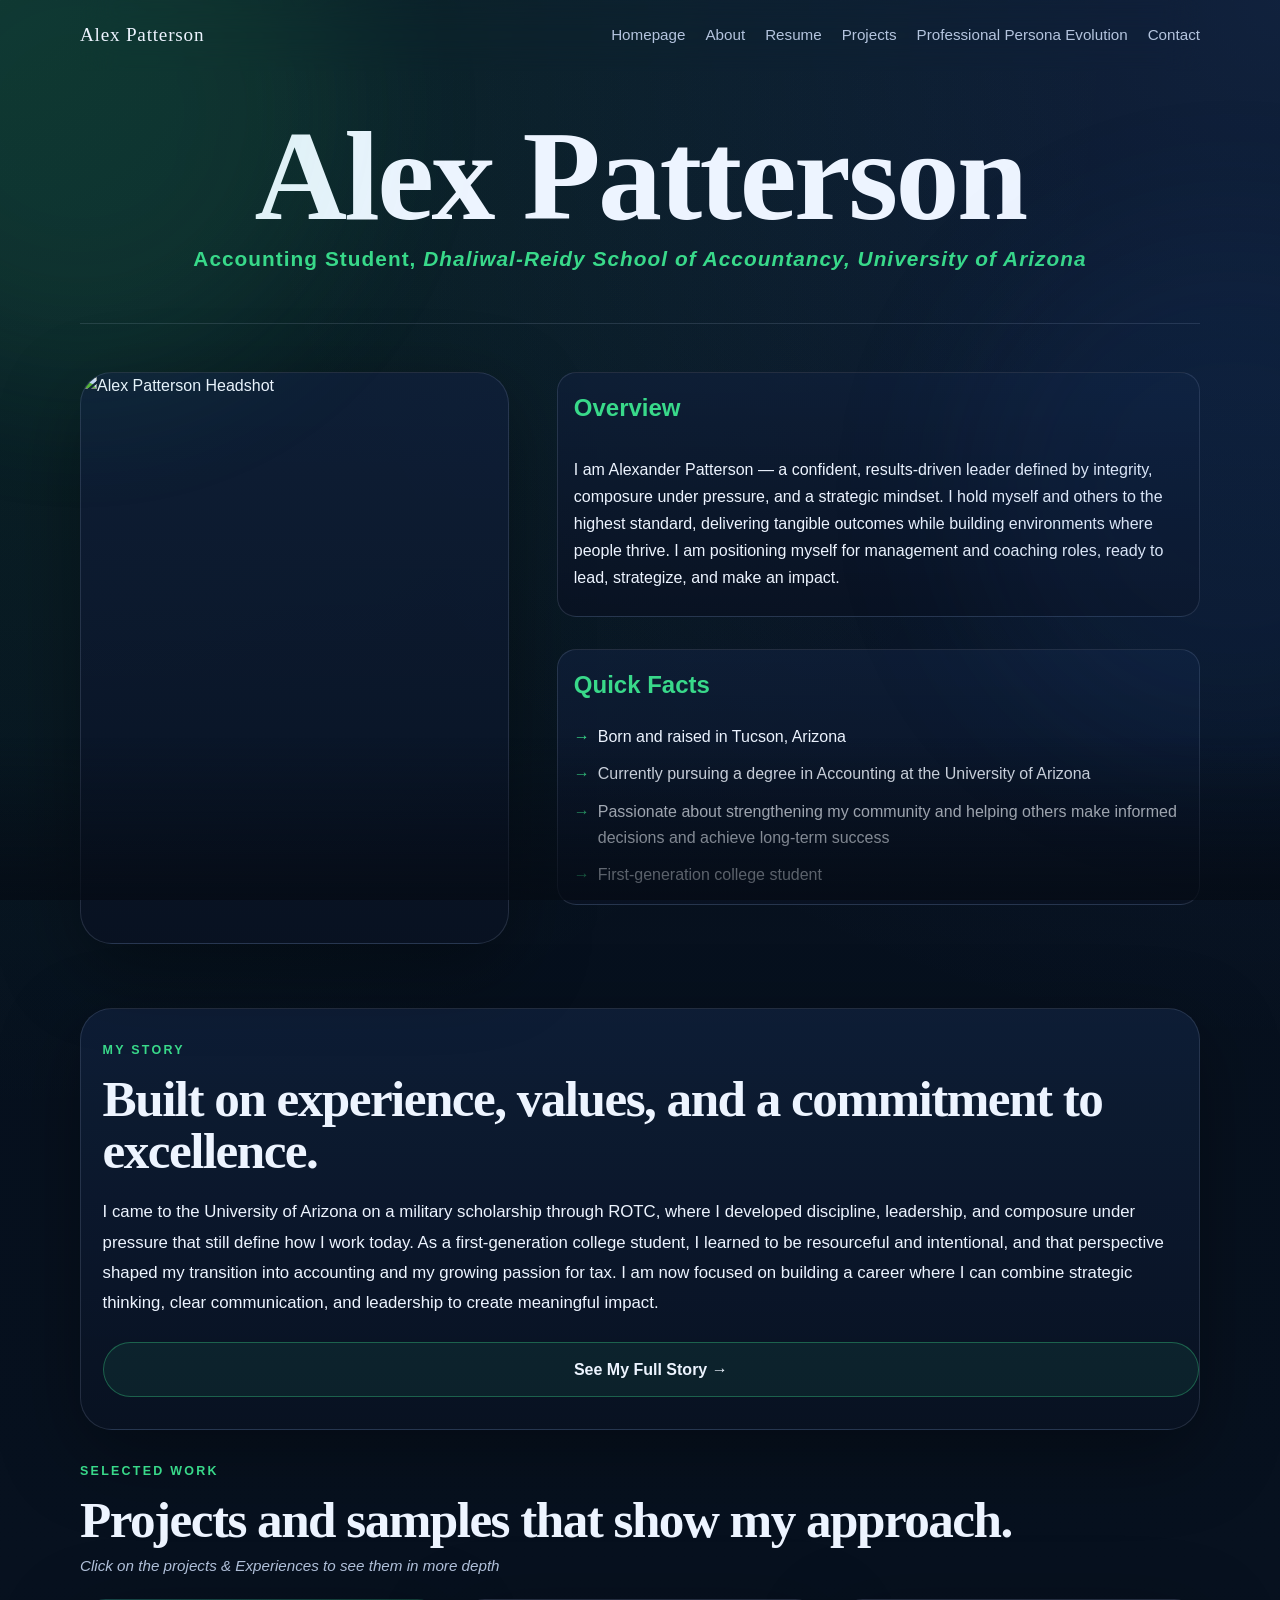
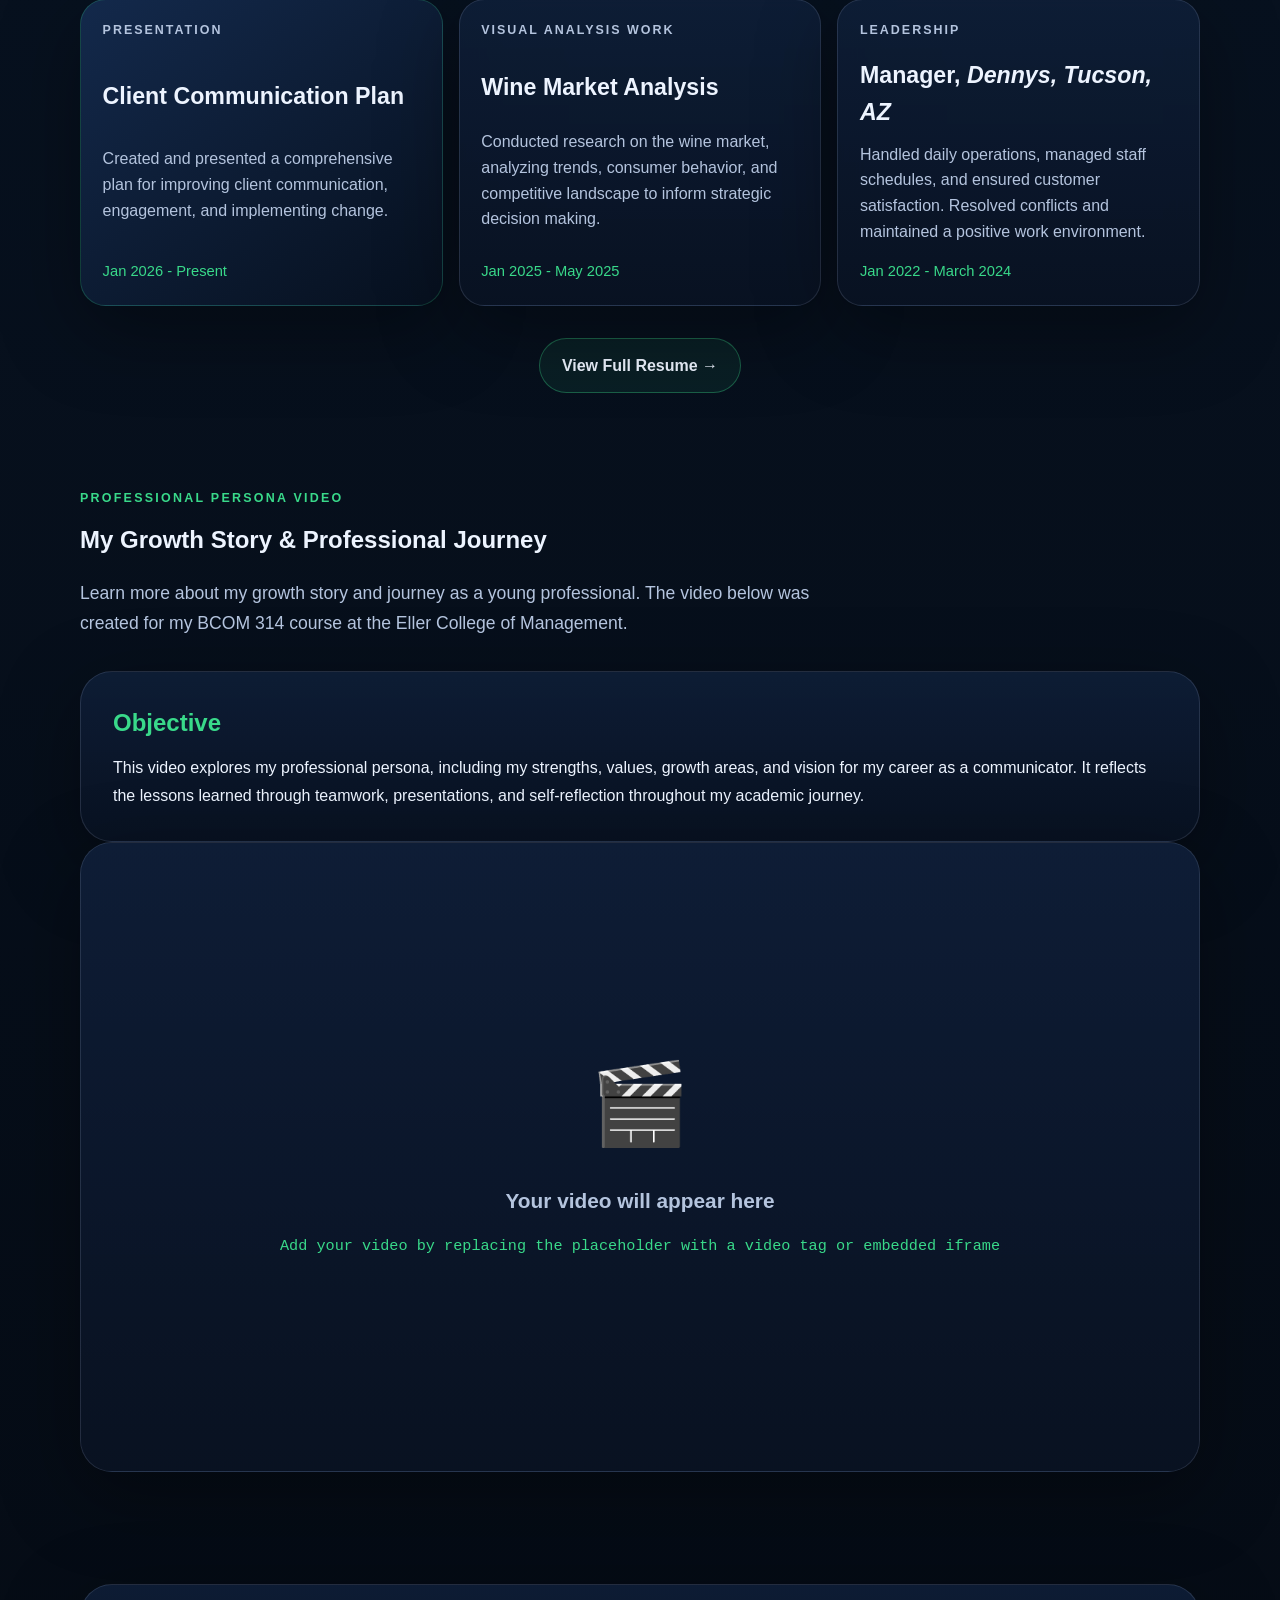
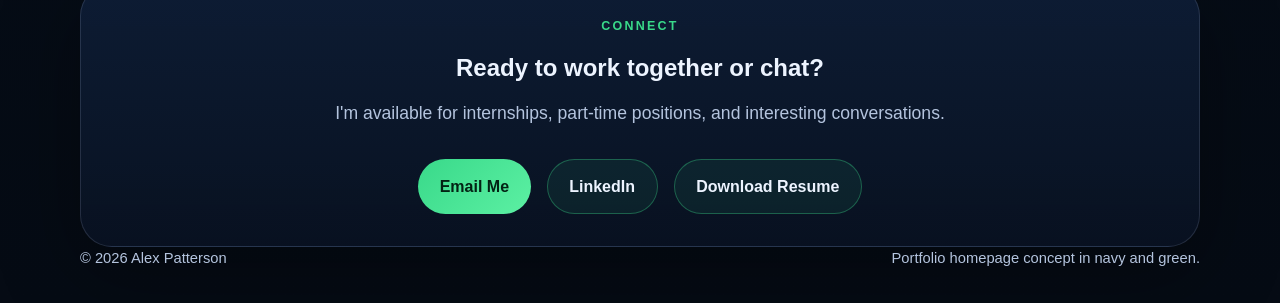
==== index.html @ b656daa7 "Fixed engagement picture bug" ====
<!DOCTYPE html>
<html lang="en">
  <head>
    <meta charset="UTF-8" />
    <meta name="viewport" content="width=device-width, initial-scale=1.0" />
    <meta name="description" content="Alex Patterson portfolio homepage" />
    <title>Alex Patterson | Portfolio</title>
    <link rel="stylesheet" href="./styles.css?v=8" />
    <script>
      if (
        window.ResizeObserver &&
        (!window.PerformanceObserver ||
          !PerformanceObserver.supportedEntryTypes ||
          PerformanceObserver.supportedEntryTypes.indexOf('paint') === -1)
      ) {
        new ResizeObserver(function (entries, observer) {
          entries.some(function (entry) {
            var contentRect = entry.contentRect;
            if (contentRect.width > 0 && contentRect.height > 0) {
              requestAnimationFrame(function (now) {
                window.wixFirstPaint = now;
                dispatchEvent(new CustomEvent('wixFirstPaint'));
              });
              observer.disconnect();
              return true;
            }
          });
        }).observe(document.body);
      }
    </script>
  </head>
  <body>
    <div class="bg-orb bg-orb-left"></div>
    <div class="bg-orb bg-orb-right"></div>

    <header class="site-header">
      <a class="brand" href="index.html">Alex Patterson</a>
      <nav class="site-nav" aria-label="Primary">
        <a href="index.html">Homepage</a>
        <a href="about.html">About</a>
        <a href="resume.html">Resume</a>
        <a href="projects.html">Projects</a>
        <a href="persona-evolution.html">Professional Persona Evolution</a>
        <a href="index.html#contact">Contact</a>
      </nav>
    </header>

    <main id="home">
      <section class="hero-intro">
        <h1 class="hero-name">Alex Patterson</h1>
        <p class="hero-tagline">Accounting Student, <em>Dhaliwal-Reidy School of Accountancy, University of Arizona</em></p>
      </section>

      <section class="hero-showcase">
        <div class="headshot-container">
          <img src="images/Alex_Patterson_Headshot_1.jpg" alt="Alex Patterson Headshot" />
        </div>

        <div class="overview-content">
          <div class="overview-item">
            <h2>Overview</h2>
            <p>I am Alexander Patterson — a confident, results-driven leader defined by integrity, composure under pressure, and a strategic mindset. I hold myself and others to the highest standard, delivering tangible outcomes while building environments where people thrive. I am positioning myself for management and coaching roles, ready to lead, strategize, and make an impact.</p>
          </div>

          <div class="overview-item">
            <h2>Quick Facts</h2>
            <ul class="facts-list">
              <li>Born and raised in Tucson, Arizona</li>
              <li>Currently pursuing a degree in Accounting at the University of Arizona</li>
              <li>Passionate about strengthening my community and helping others make informed decisions and achieve long-term success</li>
              <li> First-generation college student</li>
            </ul>
          </div>
        </div>
      </section>

      <section class="section story-section" id="about">
        <div class="section-heading">
          <p class="eyebrow">My Story</p>
          <h2>Built on experience, values, and a commitment to excellence.</h2>
        </div>
        <div class="story-content">
          <p>
            I came to the University of Arizona on a military scholarship through ROTC, where I developed discipline, leadership, and composure under pressure that still define how I work today. As a first-generation college student, I learned to be resourceful and intentional, and that perspective shaped my transition into accounting and my growing passion for tax. I am now focused on building a career where I can combine strategic thinking, clear communication, and leadership to create meaningful impact.
          </p>
          <a class="button button-secondary" href="about.html">See My Full Story →</a>
        </div>
      </section>

      <section class="section" id="work">
        <div class="section-heading">
          <p class="eyebrow">Selected Work</p>
          <h2>Projects and samples that show my approach.</h2>
          <p class="projects-hint"><em>Click on the projects & Experiences to see them in more depth</em></p>
        </div>

        <div class="project-grid">
          <a href="projects.html#project-1" class="project-card featured">
            <p class="project-tag">Presentation</p>
            <h3>Client Communication Plan</h3>
            <p>Created and presented a comprehensive plan for improving client communication, engagement, and implementing change.</p>
            <div class="project-footer">
              <span>Jan 2026 - Present</span>
            </div>
          </a>

          <a href="projects.html#project-2" class="project-card">
            <p class="project-tag">Visual Analysis Work</p>
            <h3>Wine Market Analysis</h3>
            <p>Conducted research on the wine market, analyzing trends, consumer behavior, and competitive landscape to inform strategic decision making.</p>
            <div class="project-footer">
              <span>Jan 2025 - May 2025</span>
            </div>
          </a>

          <a href="projects.html#project-3" class="project-card">
            <p class="project-tag">Leadership</p>
            <h3>Manager, <em>Dennys, Tucson, AZ</em></h3>
            <p>Handled daily operations, managed staff schedules, and ensured customer satisfaction. Resolved conflicts and maintained a positive work environment.</p>
            <div class="project-footer">
              <span>Jan 2022 - March 2024</span>
            </div>
          </a>
        </div>

        <div class="view-more">
          <a class="button button-secondary" href="resume.html">View Full Resume →</a>
        </div>
      </section>

      <section class="section" id="professional-persona-video">
        <div class="video-hero">
          <div class="video-header">
            <p class="eyebrow">Professional Persona Video</p>
            <h2>My Growth Story & Professional Journey</h2>
            <p class="video-intro">
              Learn more about my growth story and journey as a young professional. The video below was created for my BCOM 314 course at the Eller College of Management.
            </p>
          </div>

          <div class="detail-item">
            <h2>Objective</h2>
            <p>
              This video explores my professional persona, including my strengths, values, growth areas, and vision for my career as a communicator. It reflects the lessons learned through teamwork, presentations, and self-reflection throughout my academic journey.
            </p>
          </div>

          <div class="video-container-section">
            <div class="video-player">
              <div class="video-placeholder">
                <p>🎬</p>
                <p class="video-placeholder-text">Your video will appear here</p>
                <p class="video-instruction">Add your video by replacing the placeholder with a video tag or embedded iframe</p>
              </div>
            </div>
          </div>
        </div>
      </section>

      <section class="section connect-section" id="contact">
        <div class="connect-header">
          <p class="eyebrow">Connect</p>
          <h2>Ready to work together or chat?</h2>
          <p class="connect-tagline">I'm available for internships, part-time positions, and interesting conversations.</p>
        </div>
        <div class="connect-actions">
          <a class="button button-primary" href="mailto:patterson4@arizona.edu">Email Me</a>
          <a class="button button-secondary" href="https://www.linkedin.com/in/alex-glen-patterson" target="_blank" rel="noreferrer">LinkedIn</a>
          <a class="button button-secondary" href="Alexander Patterson Resume 4_08_26.pdf" download="Alexander_Patterson_Resume.pdf">Download Resume</a>
        </div>
      </section>
    </main>

    <footer class="site-footer">
      <p>© <span id="year"></span> Alex Patterson</p>
      <p>Portfolio homepage concept in navy and green.</p>
    </footer>

    <script src="./script.js?v=3"></script>
  </body>
</html>
---- styles.css ----
:root {
  --bg: #07111f;
  --bg-soft: #0c1b31;
  --surface: rgba(9, 18, 34, 0.84);
  --surface-strong: #0f1f39;
  --text: #edf4ff;
  --muted: #b4c4de;
  --line: rgba(184, 202, 232, 0.15);
  --accent: #39d98a;
  --accent-strong: #1fa96b;
  --shadow: 0 24px 80px rgba(0, 0, 0, 0.35);
}

* {
  box-sizing: border-box;
}

html {
  scroll-behavior: smooth;
}

body {
  margin: 0;
  min-height: 100vh;
  background:
    radial-gradient(circle at top left, rgba(57, 217, 138, 0.12), transparent 30%),
    radial-gradient(circle at top right, rgba(80, 139, 255, 0.14), transparent 28%),
    linear-gradient(180deg, #06101d 0%, var(--bg) 45%, #050b14 100%);
  color: var(--text);
  font-family: "Segoe UI Variable", "Segoe UI", "Trebuchet MS", sans-serif;
  line-height: 1.6;
  overflow-x: hidden;
}

body::before {
  content: "";
  position: fixed;
  inset: 0;
  background-image: linear-gradient(rgba(255, 255, 255, 0.03) 1px, transparent 1px),
    linear-gradient(90deg, rgba(255, 255, 255, 0.03) 1px, transparent 1px);
  background-size: 56px 56px;
  mask-image: linear-gradient(180deg, rgba(0, 0, 0, 0.7), transparent 85%);
  pointer-events: none;
  opacity: 0.28;
}

body::after {
  content: "";
  position: fixed;
  inset: auto 0 0 0;
  height: 18vh;
  background: linear-gradient(180deg, transparent, rgba(5, 11, 20, 0.75));
  pointer-events: none;
}

.bg-orb {
  position: fixed;
  width: 34rem;
  aspect-ratio: 1;
  border-radius: 50%;
  filter: blur(80px);
  opacity: 0.28;
  pointer-events: none;
}

.bg-orb-left {
  top: -10rem;
  left: -12rem;
  background: rgba(57, 217, 138, 0.35);
}

.bg-orb-right {
  top: 14rem;
  right: -14rem;
  background: rgba(33, 88, 168, 0.35);
}

.site-header,
.hero,
.hero-intro,
.hero-showcase,
.section,
.site-footer {
  width: min(1120px, calc(100% - 2rem));
  margin: 0 auto;
}

.site-header {
  position: sticky;
  top: 0;
  z-index: 20;
  display: flex;
  align-items: center;
  justify-content: space-between;
  gap: 1rem;
  padding: 1.25rem 0;
  backdrop-filter: blur(18px);
}

.brand {
  color: var(--text);
  text-decoration: none;
  font-family: "Georgia", "Times New Roman", serif;
  font-size: 1.2rem;
  letter-spacing: 0.04em;
}

.site-nav {
  display: flex;
  gap: 1.25rem;
  flex-wrap: wrap;
}

.site-nav a {
  color: var(--muted);
  text-decoration: none;
  font-size: 0.95rem;
}

.site-nav a:hover,
.site-nav a:focus-visible {
  color: var(--accent);
}

.hero {
  display: grid;
  grid-template-columns: minmax(0, 1.4fr) minmax(280px, 0.85fr);
  gap: 1.5rem;
  align-items: stretch;
  padding: 4rem 0 2rem;
}

.hero-copy,
.hero-card,
.project-card,
.contact-section {
  background: linear-gradient(180deg, rgba(15, 31, 57, 0.86), rgba(9, 18, 34, 0.92));
  border: 1px solid var(--line);
  box-shadow: var(--shadow);
  backdrop-filter: blur(14px);
}

.hero-copy {
  border-radius: 2rem;
  padding: clamp(1.5rem, 3vw, 3rem);
}

.eyebrow {
  margin: 0 0 0.75rem;
  color: var(--accent);
  text-transform: uppercase;
  letter-spacing: 0.18em;
  font-size: 0.78rem;
  font-weight: 700;
}

h1,
h2,
h3,
p {
  margin-top: 0;
}

h1 {
  max-width: 11ch;
  font-family: "Georgia", "Times New Roman", serif;
  font-size: clamp(3rem, 7vw, 5.8rem);
  line-height: 0.95;
  letter-spacing: -0.04em;
  margin-bottom: 1rem;
}

.lede {
  max-width: 62ch;
  color: var(--muted);
  font-size: 1.06rem;
  margin-bottom: 1.5rem;
}

.hero-actions {
  display: flex;
  gap: 1rem;
  flex-wrap: wrap;
  margin-bottom: 2rem;
}

.button {
  display: inline-flex;
  align-items: center;
  justify-content: center;
  min-height: 3.1rem;
  padding: 0.85rem 1.35rem;
  border-radius: 999px;
  text-decoration: none;
  font-weight: 700;
  transition: transform 160ms ease, border-color 160ms ease, background-color 160ms ease, color 160ms ease;
}

.button:hover,
.button:focus-visible {
  transform: translateY(-2px);
}

.button-primary {
  background: linear-gradient(135deg, var(--accent), #5cf0a3);
  color: #032314;
}

.button-primary:hover,
.button-primary:focus-visible {
  background: linear-gradient(135deg, #5cf0a3, #8af5b8);
}

.button-secondary {
  border: 1px solid rgba(57, 217, 138, 0.35);
  background: rgba(57, 217, 138, 0.08);
  color: var(--text);
}

.hero-metrics {
  display: grid;
  grid-template-columns: repeat(3, minmax(0, 1fr));
  gap: 1rem;
}

.hero-metrics div {
  padding: 1rem;
  border: 1px solid var(--line);
  border-radius: 1.25rem;
  background: rgba(7, 17, 31, 0.55);
}

.hero-metrics strong {
  display: block;
  font-size: 1.4rem;
  color: var(--accent);
  margin-bottom: 0.2rem;
}

.hero-metrics span {
  color: var(--muted);
  font-size: 0.92rem;
}

.hero-card {
  border-radius: 2rem;
  padding: clamp(1.25rem, 2.5vw, 2rem);
  display: grid;
  align-content: start;
  gap: 1rem;
}

.profile-badge {
  width: 4.4rem;
  aspect-ratio: 1;
  display: grid;
  place-items: center;
  border-radius: 1.3rem;
  background: linear-gradient(135deg, var(--accent), rgba(57, 217, 138, 0.25));
  color: #04160d;
  font-weight: 800;
  font-size: 1.4rem;
}

.profile-list {
  list-style: none;
  padding: 0;
  margin: 0;
  display: grid;
  gap: 0.75rem;
}

.profile-list li {
  padding-left: 1.15rem;
  position: relative;
  color: var(--muted);
}

.profile-list li::before {
  content: "";
  position: absolute;
  left: 0;
  top: 0.65rem;
  width: 0.45rem;
  height: 0.45rem;
  border-radius: 50%;
  background: var(--accent);
}

/* New Homepage Sections */
.hero-intro {
  text-align: center;
  padding: 3rem 0;
  border-bottom: 1px solid var(--line);
  margin-bottom: 3rem;
}

.hero-name {
  font-family: "Georgia", "Times New Roman", serif;
  font-size: clamp(3.5rem, 10vw, 8rem);
  max-width: none;
  margin-bottom: 0.5rem;
  line-height: 0.9;
  letter-spacing: -0.02em;
}

.hero-tagline {
  color: var(--accent);
  font-size: 1.3rem;
  font-weight: 600;
  letter-spacing: 0.05em;
  margin: 0;
}

.hero-showcase {
  display: grid;
  grid-template-columns: minmax(250px, 1fr) minmax(0, 1.5fr);
  gap: 3rem;
  align-items: start;
  margin-bottom: 4rem;
}

.headshot-container {
  aspect-ratio: 3 / 4;
  border-radius: 2rem;
  overflow: hidden;
  background: linear-gradient(180deg, rgba(15, 31, 57, 0.86), rgba(9, 18, 34, 0.92));
  border: 1px solid var(--line);
  box-shadow: var(--shadow);
  display: flex;
  align-items: center;
  justify-content: center;
}

.headshot-container img {
  width: 100%;
  height: 100%;
  object-fit: cover;
  display: block;
}

.headshot-placeholder {
  display: flex;
  flex-direction: column;
  align-items: center;
  justify-content: center;
  width: 100%;
  height: 100%;
  color: var(--muted);
  text-align: center;
  padding: 2rem;
}

.headshot-placeholder p:first-child {
  font-size: 4rem;
  margin: 0;
}

.headshot-text {
  margin: 1rem 0 0 !important;
  font-size: 0.95rem;
}

.overview-content {
  display: grid;
  gap: 2rem;
}

.overview-item {
  display: grid;
  gap: 0.75rem;
}

.hero-showcase .overview-item,
.resume-overview .overview-item {
  background: linear-gradient(180deg, rgba(15, 31, 57, 0.78), rgba(9, 18, 34, 0.9));
  border: 1px solid var(--line);
  border-radius: 1.2rem;
  padding: 1rem;
}

.overview-item h2 {
  font-size: 1.5rem;
  margin-bottom: 0;
  color: var(--accent);
}

.overview-item p {
  color: var(--text);
  line-height: 1.7;
  margin: 0.5rem 0;
}

.facts-list {
  list-style: none;
  padding: 0;
  margin: 0;
  display: grid;
  gap: 0.75rem;
}

.facts-list li {
  padding-left: 1.5rem;
  position: relative;
  color: var(--text);
  line-height: 1.6;
}

.facts-list li::before {
  content: "→";
  position: absolute;
  left: 0;
  color: var(--accent);
  font-weight: 700;
}

.story-section {
  background: linear-gradient(180deg, rgba(15, 31, 57, 0.86), rgba(9, 18, 34, 0.92));
  border: 1px solid var(--line);
  border-radius: 2rem;
  padding: 1.35rem 1.35rem 1.35rem 0;
  box-shadow: var(--shadow);
}

.story-content {
  display: grid;
  gap: 1.5rem;
  max-width: none;
  padding: 0;
  padding-left: 1.35rem;
}

.story-section .section-heading {
  padding-left: 1.35rem;
}

.story-content p {
  color: var(--text);
  font-size: 1.05rem;
  line-height: 1.8;
  margin: 0;
}

.connect-section {
  background: linear-gradient(180deg, rgba(15, 31, 57, 0.86), rgba(9, 18, 34, 0.92));
  border: 1px solid var(--line);
  border-radius: 2rem;
  padding: 3rem;
  box-shadow: var(--shadow);
  text-align: center;
}

.connect-header {
  margin-bottom: 2rem;
}

.connect-header h2 {
  margin-bottom: 0.75rem;
}

.connect-tagline {
  color: var(--muted);
  font-size: 1.1rem;
  margin: 0;
}

.connect-actions {
  display: flex;
  justify-content: center;
  gap: 1rem;
  flex-wrap: wrap;
}

.view-more {
  display: flex;
  justify-content: center;
  gap: 1rem;
  margin-top: 2rem;
}

.section {
  padding: 2rem 0;
}

.section-heading {
  margin-bottom: 1.25rem;
}

.section-heading h2,
.split-section h2,
.contact-section h2 {
  font-family: "Georgia", "Times New Roman", serif;
  font-size: clamp(2rem, 4vw, 3.5rem);
  line-height: 1.02;
  letter-spacing: -0.03em;
  margin-bottom: 0;
}

.projects-hint {
  color: var(--muted);
  font-size: 0.95rem;
  margin-top: 0.5rem;
  margin-bottom: 0;
}

.project-grid {
  display: grid;
  grid-template-columns: repeat(3, minmax(0, 1fr));
  gap: 1rem;
}

.project-card {
  border-radius: 1.6rem;
  padding: 1.35rem;
  min-height: 15rem;
  display: flex;
  flex-direction: column;
  justify-content: space-between;
  text-decoration: none;
  color: inherit;
  transition: transform 0.3s ease, filter 0.3s ease;
  cursor: pointer;
}

.project-card:hover {
  transform: scale(1.08);
  filter: brightness(1.2);
}

.project-card h3 {
  font-size: 1.45rem;
  margin-bottom: 0.65rem;
}

.project-tag {
  color: var(--accent);
  font-size: 0.78rem;
  text-transform: uppercase;
  letter-spacing: 0.16em;
  font-weight: 700;
  margin-bottom: 1rem;
}

.project-card p {
  color: var(--muted);
}

.featured {
  background: linear-gradient(145deg, rgba(20, 43, 78, 0.95), rgba(7, 17, 31, 0.95));
  border-color: rgba(57, 217, 138, 0.22);
}

.project-footer {
  display: flex;
  justify-content: space-between;
  gap: 1rem;
  color: var(--accent);
  font-size: 0.92rem;
}

.split-section {
  display: grid;
  grid-template-columns: minmax(0, 1fr) minmax(0, 1fr);
  gap: 1.5rem;
  align-items: start;
}

.split-content {
  padding-top: 3.1rem;
  color: var(--muted);
}

.contact-section {
  display: flex;
  justify-content: space-between;
  align-items: center;
  gap: 1rem;
  border-radius: 2rem;
  padding: 1.5rem;
  margin: 2rem auto 4rem;
}

.site-footer {
  display: flex;
  justify-content: space-between;
  gap: 1rem;
  padding-bottom: 2rem;
  color: var(--muted);
  font-size: 0.92rem;
}

.site-footer p {
  margin-bottom: 0;
}

/* Resume Page Styles */
body.resume-page {
  display: flex;
  flex-direction: column;
}

.resume-main {
  flex: 1;
  display: flex;
  flex-direction: column;
  width: 100%;
  padding: 2rem;
}

.resume-hero {
  flex: 1;
  display: flex;
  flex-direction: column;
  max-width: 1200px;
  margin: 0 auto;
  width: 100%;
}

.resume-header {
  margin-bottom: 2rem;
  text-align: left;
}

.resume-header h1 {
  margin-bottom: 0;
}

.pdf-viewer-section {
  flex: 1;
  display: flex;
  flex-direction: column;
  margin-bottom: 2rem;
}

.pdf-container {
  position: relative;
  background: linear-gradient(180deg, rgba(15, 31, 57, 0.86), rgba(9, 18, 34, 0.92));
  border: 1px solid var(--line);
  border-radius: 2rem;
  box-shadow: var(--shadow);
  overflow: hidden;
  flex: 1;
  min-height: 78vh;
  margin-bottom: 1.5rem;
}

.pdf-iframe {
  width: 100%;
  height: 100%;
  min-height: 78vh;
  border: none;
  border-radius: 2rem;
}

.pdf-placeholder {
  position: absolute;
  inset: 0;
  display: flex;
  flex-direction: column;
  align-items: center;
  justify-content: center;
  background: linear-gradient(180deg, rgba(15, 31, 57, 0.5), rgba(9, 18, 34, 0.7));
  color: var(--muted);
  text-align: center;
  pointer-events: none;
}

.pdf-placeholder p {
  font-size: 1.1rem;
  margin: 0.5rem 0;
}

.pdf-placeholder-text {
  font-size: 0.9rem !important;
  color: var(--muted);
}

.pdf-placeholder code {
  background: rgba(57, 217, 138, 0.15);
  padding: 0.2rem 0.5rem;
  border-radius: 0.4rem;
  font-family: "Courier New", monospace;
  color: var(--accent);
}

.pdf-controls {
  display: flex;
  gap: 1rem;
  flex-wrap: wrap;
  justify-content: center;
}

.resume-overview {
  background: linear-gradient(180deg, rgba(15, 31, 57, 0.86), rgba(9, 18, 34, 0.92));
  border: 1px solid var(--line);
  border-radius: 2rem;
  box-shadow: var(--shadow);
  padding: 2rem;
  margin: 0 auto 2rem;
  max-width: 1200px;
  width: 100%;
}

.resume-overview .overview-item h2 {
  margin-bottom: 0.25rem;
}

.overview-content {
  display: grid;
  gap: 2rem;
}

.overview-item {
  display: grid;
  gap: 0.75rem;
}

.overview-item h2 {
  font-size: 1.5rem;
  margin-bottom: 0.5rem;
  color: var(--accent);
}

.overview-item p {
  color: var(--text);
  margin: 0.5rem 0;
}

.muted-text {
  color: var(--muted) !important;
  font-size: 0.95rem;
}

.strengths-grid {
  display: flex;
  flex-wrap: wrap;
  gap: 0.75rem;
  margin-top: 0.5rem;
}

.strength-badge {
  display: inline-flex;
  align-items: center;
  padding: 0.6rem 1rem;
  background: rgba(57, 217, 138, 0.15);
  border: 1px solid rgba(57, 217, 138, 0.3);
  color: var(--accent);
  border-radius: 999px;
  font-weight: 600;
  font-size: 0.95rem;
}

body.resume-page .site-footer {
  margin-top: auto;
}

.resume-cta {
  background: linear-gradient(180deg, rgba(15, 31, 57, 0.86), rgba(9, 18, 34, 0.92));
  border: 1px solid var(--line);
  border-radius: 2rem;
  padding: 2rem;
  display: flex;
  justify-content: space-between;
  align-items: center;
  gap: 1rem;
  margin: 0 auto 2rem;
  max-width: 1200px;
  width: 100%;
  box-shadow: var(--shadow);
}

/* Professional Persona Video Page Styles */
.video-main {
  width: min(1120px, calc(100% - 2rem));
  margin: 0 auto;
}

.video-hero {
  padding: 2rem 0;
}

.video-header {
  margin-bottom: 2rem;
}

.video-header h1 {
  margin-bottom: 1rem;
}

.video-intro {
  color: var(--muted);
  font-size: 1.1rem;
  line-height: 1.7;
  max-width: 80ch;
  margin: 0;
}

.video-container-section {
  margin-bottom: 3rem;
}

.video-player {
  position: relative;
  background: linear-gradient(180deg, rgba(15, 31, 57, 0.86), rgba(9, 18, 34, 0.92));
  border: 1px solid var(--line);
  border-radius: 2rem;
  box-shadow: var(--shadow);
  overflow: hidden;
  aspect-ratio: 16 / 9;
  display: flex;
  align-items: center;
  justify-content: center;
}

.video-player video,
.video-player iframe {
  width: 100%;
  height: 100%;
  border-radius: 2rem;
}

.video-placeholder {
  position: absolute;
  inset: 0;
  display: flex;
  flex-direction: column;
  align-items: center;
  justify-content: center;
  background: linear-gradient(180deg, rgba(15, 31, 57, 0.5), rgba(9, 18, 34, 0.7));
  color: var(--muted);
  text-align: center;
  padding: 2rem;
  pointer-events: none;
}

.video-placeholder p:first-child {
  font-size: 5rem;
  margin: 0;
}

.video-placeholder-text {
  font-size: 1.3rem !important;
  margin: 1rem 0 0 !important;
  font-weight: 600;
}

.video-instruction {
  font-size: 0.95rem !important;
  color: var(--accent);
  margin-top: 1rem !important;
  font-family: "Courier New", monospace;
}

.video-details {
  display: grid;
  gap: 2.5rem;
  margin-bottom: 3rem;
}

.detail-item {
  background: linear-gradient(180deg, rgba(15, 31, 57, 0.86), rgba(9, 18, 34, 0.92));
  border: 1px solid var(--line);
  border-radius: 2rem;
  padding: 2rem;
  box-shadow: var(--shadow);
}

.detail-item h2 {
  color: var(--accent);
  font-size: 1.5rem;
  margin-bottom: 0.75rem;
}

.detail-item p {
  color: var(--text);
  line-height: 1.7;
  margin: 0;
}

.detail-list {
  list-style: none;
  padding: 0;
  margin: 0;
  display: grid;
  gap: 0.75rem;
}

.detail-list li {
  padding-left: 1.5rem;
  position: relative;
  color: var(--text);
  line-height: 1.6;
}

.detail-list li::before {
  content: "▸";
  position: absolute;
  left: 0;
  color: var(--accent);
  font-weight: 700;
}

.video-cta {
  background: linear-gradient(180deg, rgba(15, 31, 57, 0.86), rgba(9, 18, 34, 0.92));
  border: 1px solid var(--line);
  border-radius: 2rem;
  padding: 2rem;
  margin-bottom: 4rem;
  box-shadow: var(--shadow);
}

.video-cta > div:first-child {
  margin-bottom: 1.5rem;
}

.video-cta h2 {
  margin-bottom: 0;
}

.cta-buttons {
  display: flex;
  gap: 1rem;
  flex-wrap: wrap;
}

/* Professional Persona Evolution Page Styles */
.evo-main {
  width: min(1120px, calc(100% - 2rem));
  margin: 0 auto;
  padding-bottom: 3rem;
}

.evo-hero {
  padding: 2rem 0 1rem;
}

.evo-hero h1 {
  margin-bottom: 1rem;
}

.evo-intro {
  max-width: 82ch;
  color: var(--muted);
  font-size: 1.08rem;
}

.evo-card {
  background: linear-gradient(180deg, rgba(15, 31, 57, 0.86), rgba(9, 18, 34, 0.92));
  border: 1px solid var(--line);
  border-radius: 1.6rem;
  box-shadow: var(--shadow);
  padding: 1.6rem;
  margin-bottom: 1rem;
}

.evo-card h2 {
  color: var(--accent);
  font-size: 1.45rem;
  margin-bottom: 0.75rem;
}

.evo-card p {
  color: var(--text);
  line-height: 1.75;
}

.evo-quote {
  margin: 1rem 0 0;
  padding: 1rem 1.1rem;
  border-left: 3px solid var(--accent);
  background: rgba(57, 217, 138, 0.08);
  border-radius: 0.8rem;
  color: var(--text);
  font-style: italic;
}

.evo-quote.small {
  margin-top: 0.7rem;
  font-size: 0.96rem;
}

.evo-quote cite {
  display: block;
  margin-top: 0.6rem;
  font-style: normal;
  color: var(--muted);
  font-size: 0.9rem;
}

.evo-image-placeholder {
  border: 1px dashed rgba(57, 217, 138, 0.35);
  background: rgba(57, 217, 138, 0.08);
  border-radius: 1rem;
  min-height: 160px;
  display: grid;
  place-items: center;
  padding: 0.8rem;
  margin: 0.6rem 0 1rem;
  text-align: center;
}

.evo-image-placeholder p {
  margin: 0;
  color: var(--accent);
  font-size: 0.86rem;
  letter-spacing: 0.03em;
}

.evo-image-row {
  display: grid;
  grid-template-columns: repeat(2, minmax(0, 1fr));
  gap: 0.75rem;
}

.evo-image-row.three {
  grid-template-columns: repeat(3, minmax(0, 1fr));
}

.evo-tags {
  display: flex;
  gap: 0.6rem;
  flex-wrap: wrap;
  margin-top: 0.8rem;
}

.evo-tags span {
  border: 1px solid rgba(57, 217, 138, 0.3);
  background: rgba(57, 217, 138, 0.09);
  border-radius: 999px;
  padding: 0.45rem 0.85rem;
  color: var(--accent);
  font-size: 0.85rem;
  font-weight: 700;
}

/* Projects Page Styles */
.projects-main {
  width: min(1120px, calc(100% - 2rem));
  margin: 0 auto;
  padding-bottom: 3rem;
}

.projects-hero {
  padding: 2rem 0 1rem;
}

.projects-hero h1 {
  margin-bottom: 1rem;
}

.projects-intro {
  max-width: 82ch;
  color: var(--muted);
  font-size: 1.08rem;
}

.projects-list {
  display: grid;
  gap: 1rem;
}

.project-item {
  display: grid;
  grid-template-columns: minmax(260px, 0.9fr) minmax(0, 1.6fr);
  gap: 1rem;
  align-items: stretch;
  background: linear-gradient(180deg, rgba(15, 31, 57, 0.86), rgba(9, 18, 34, 0.92));
  border: 1px solid var(--line);
  border-radius: 1.6rem;
  box-shadow: var(--shadow);
  padding: 1rem;
}

.project-item.reverse {
  grid-template-columns: minmax(0, 1.6fr) minmax(260px, 0.9fr);
}

.project-item-media {
  display: flex;
}

.project-item-content h2 {
  color: var(--text);
  font-size: 1.45rem;
  margin-bottom: 0.7rem;
}

.project-item-content p {
  color: var(--muted);
  line-height: 1.7;
}

.project-image-placeholder {
  width: 100%;
  min-height: 220px;
  border: 1px dashed rgba(57, 217, 138, 0.35);
  border-radius: 1.2rem;
  background: rgba(57, 217, 138, 0.09);
  display: grid;
  place-items: center;
  padding: 0.8rem;
}

.project-image-placeholder p {
  margin: 0;
  color: var(--accent);
  font-size: 0.85rem;
  letter-spacing: 0.05em;
  text-transform: uppercase;
  font-weight: 700;
}

.skills-grid {
  display: grid;
  grid-template-columns: repeat(2, minmax(0, 1fr));
  gap: 0.75rem;
  margin-top: 0.9rem;
}

.skill-box {
  border: 1px solid rgba(57, 217, 138, 0.3);
  background: rgba(57, 217, 138, 0.08);
  border-radius: 1rem;
  padding: 0.85rem;
}

.skill-box h3 {
  color: var(--accent);
  margin: 0 0 0.5rem;
  font-size: 1rem;
}

.skill-box ul {
  margin: 0;
  padding-left: 1.05rem;
  display: grid;
  gap: 0.4rem;
}

.skill-box li {
  color: var(--text);
  font-size: 0.93rem;
}

/* About Page Styles */
.about-main {
  width: min(1120px, calc(100% - 2rem));
  margin: 0 auto;
  padding-bottom: 3rem;
}

.about-hero {
  padding: 2rem 0;
}

.about-hero h1 {
  max-width: none;
  width: 100%;
  margin-bottom: 1rem;
}

.about-intro {
  max-width: 80ch;
  color: var(--muted);
  font-size: 1.08rem;
}

.about-flow {
  display: grid;
  gap: 1rem;
}

.about-row {
  display: grid;
  grid-template-columns: minmax(0, 1fr) 300px;
  gap: 0.35rem;
  align-items: stretch;
}

.about-row-reverse {
  grid-template-columns: 300px minmax(0, 1fr);
}

.about-row-full {
  grid-template-columns: minmax(0, 1fr);
}

.stagger-left {
  width: 100%;
}

.stagger-right {
  width: 100%;
}

.stagger-left .about-card {
  max-width: 100%;
  justify-self: stretch;
}

.stagger-right .about-card {
  max-width: 100%;
  justify-self: stretch;
}

.about-card {
  background: linear-gradient(180deg, rgba(15, 31, 57, 0.86), rgba(9, 18, 34, 0.92));
  border: 1px solid var(--line);
  border-radius: 1.6rem;
  box-shadow: var(--shadow);
  padding: 1.5rem;
}

.about-card h2 {
  color: var(--accent);
  font-size: 1.5rem;
  margin-bottom: 0.75rem;
}

.about-card p {
  color: var(--text);
  line-height: 1.75;
}

.about-list {
  margin: 0;
  padding: 0;
  list-style: none;
  display: grid;
  gap: 0.8rem;
}

.about-list li {
  color: var(--muted);
  padding-left: 1.35rem;
  position: relative;
  line-height: 1.6;
}

.about-list li::before {
  content: "•";
  color: var(--accent);
  position: absolute;
  left: 0;
}

.about-image-slot {
  margin: 0;
  width: 100%;
  border-radius: 1.6rem;
  border: 1px dashed rgba(57, 217, 138, 0.35);
  background: rgba(57, 217, 138, 0.08);
  box-shadow: var(--shadow);
  overflow: hidden;
  min-height: 220px;
}

.about-image-diagonal {
  display: grid;
  grid-template-rows: auto auto;
  gap: 0.75rem;
  padding: 0.75rem;
  min-height: 0;
}

.diagonal-pane {
  position: relative;
  inset: auto;
  overflow: hidden;
  border-radius: 1rem;
  aspect-ratio: 1 / 1;
}

.diagonal-pane-top {
  clip-path: none;
}

.diagonal-pane-bottom {
  clip-path: none;
}

.about-row .about-image-slot {
  justify-self: end;
}

.about-row-reverse .about-image-slot {
  justify-self: start;
}

.about-image-slot img {
  width: 100%;
  height: 100%;
  object-fit: cover;
  display: block;
}

.diagonal-pane img {
  width: 100%;
  height: 100%;
  object-fit: cover;
  display: block;
}

.about-image-placeholder {
  width: 100%;
  min-height: 220px;
  height: 100%;
  display: grid;
  place-items: center;
  color: var(--accent);
  font-size: 0.84rem;
  letter-spacing: 0.08em;
  text-transform: uppercase;
  font-weight: 700;
}

.about-image-diagonal .about-image-placeholder {
  min-height: 300px;
}

.fun-facts-grid {
  display: grid;
  grid-template-columns: repeat(2, minmax(0, 1fr));
  gap: 0.75rem;
  padding: 0.75rem;
  min-height: 0;
}

.fun-fact-tile {
  overflow: hidden;
  border-radius: 1rem;
  aspect-ratio: 1 / 1;
}

.fun-fact-tile img {
  width: 100%;
  height: 100%;
  object-fit: cover;
  display: block;
}

.fun-fact-bowling {
  transform: scale(1.2) translateY(-4%);
  transform-origin: center top;
}

.fun-fact-sisters {
  transform: scale(1.2) translateY(-10%) translateX(-2%);
  transform-origin: center top;
}

.fun-fact-football {
  transform: scale(1.2);
  transform-origin: center top;
}

.fun-fact-engagement {
  transform: scale(1.3);
  transform-origin: center center;
  object-position: center 25%;
}

.fun-fact-tile .about-image-placeholder {
  min-height: 0;
  height: 100%;
}

.diagonal-pane-top .about-image-placeholder {
  background: rgba(57, 217, 138, 0.12);
  place-items: start center;
  padding-top: 1rem;
}

.diagonal-pane-bottom .about-image-placeholder {
  background: rgba(57, 217, 138, 0.2);
  place-items: end center;
  padding-bottom: 1rem;
}

.value-bubbles {
  display: grid;
  grid-template-columns: repeat(2, minmax(0, 1fr));
  gap: 0.85rem;
}

.value-bubble {
  border: 1px solid rgba(57, 217, 138, 0.3);
  background: rgba(57, 217, 138, 0.09);
  border-radius: 999px;
  padding: 1rem 1.2rem;
}

.value-bubble h3 {
  display: flex;
  align-items: center;
  gap: 0.45rem;
  margin: 0 0 0.35rem;
  color: var(--accent);
  font-size: 1rem;
}

.value-icon {
  width: 1.35rem;
  height: 1.35rem;
  border-radius: 50%;
  border: 1px solid rgba(57, 217, 138, 0.45);
  background: rgba(57, 217, 138, 0.14);
  color: var(--accent);
  display: inline-flex;
  align-items: center;
  justify-content: center;
  font-size: 0.8rem;
  line-height: 1;
  flex-shrink: 0;
}

.value-bubble p {
  margin: 0;
  color: var(--muted);
  font-size: 0.9rem;
  line-height: 1.45;
}

@media (max-width: 920px) {
  .hero,
  .split-section,
  .project-grid,
  .hero-metrics,
  .hero-showcase {
    grid-template-columns: 1fr;
  }

  .stagger-left,
  .stagger-right {
    width: 100%;
    margin-left: 0;
    margin-right: 0;
  }

  .stagger-left .about-card,
  .stagger-right .about-card {
    max-width: 100%;
    justify-self: stretch;
  }

  .about-row,
  .about-row-reverse {
    grid-template-columns: 1fr;
  }

  .value-bubbles {
    grid-template-columns: 1fr;
  }

  .evo-image-row,
  .evo-image-row.three {
    grid-template-columns: 1fr;
  }

  .project-item,
  .project-item.reverse,
  .skills-grid {
    grid-template-columns: 1fr;
  }

  .site-header,
  .contact-section,
  .site-footer {
    flex-direction: column;
    align-items: flex-start;
  }

  .hero {
    padding-top: 2rem;
  }

  h1 {
    max-width: 12ch;
  }

  .hero-showcase {
    gap: 2rem;
    margin-bottom: 3rem;
  }

  .pdf-iframe {
    height: 70vh;
    min-height: 70vh;
  }

  .pdf-controls {
    justify-content: flex-start;
  }

  .connect-actions {
    justify-content: center;
  }
}

@media (max-width: 640px) {
  .site-header,
  .hero,
  .hero-intro,
  .hero-showcase,
  .section,
  .site-footer,
  .resume-main,
  .about-main,
  .evo-main,
  .projects-main {
    width: 100%;
    padding: 1rem;
  }

  .hero-copy,
  .hero-card,
  .project-card,
  .contact-section,
  .resume-overview,
  .resume-cta,
  .story-section,
  .connect-section,
  .about-card,
  .project-item {
    border-radius: 1.4rem;
  }

  .site-nav {
    gap: 0.9rem;
  }

  .button {
    width: 100%;
  }

  .hero-actions {
    flex-direction: column;
  }

  .hero-name {
    font-size: clamp(2.5rem, 8vw, 4rem);
  }

  .hero-tagline {
    font-size: 1.1rem;
  }

  .hero-showcase {
    gap: 1.5rem;
    margin-bottom: 2rem;
  }

  .headshot-container {
    aspect-ratio: 1;
  }

  .story-section,
  .connect-section {
    padding: 1.5rem;
  }

  .overview-item h2 {
    font-size: 1.3rem;
  }

  .connect-actions {
    flex-direction: column;
  }

  .connect-actions .button {
    width: 100%;
  }

  .pdf-controls {
    flex-direction: column;
  }

  .pdf-controls .button {
    width: 100%;
  }

  .resume-overview,
  .resume-cta {
    padding: 1.5rem;
  }

  .strengths-grid {
    flex-direction: column;
  }

  .strength-badge {
    width: 100%;
    justify-content: center;
  }

  .resume-hero,
  .resume-overview,
  .resume-cta {
    margin: 0;
    padding: 1rem;
  }
}
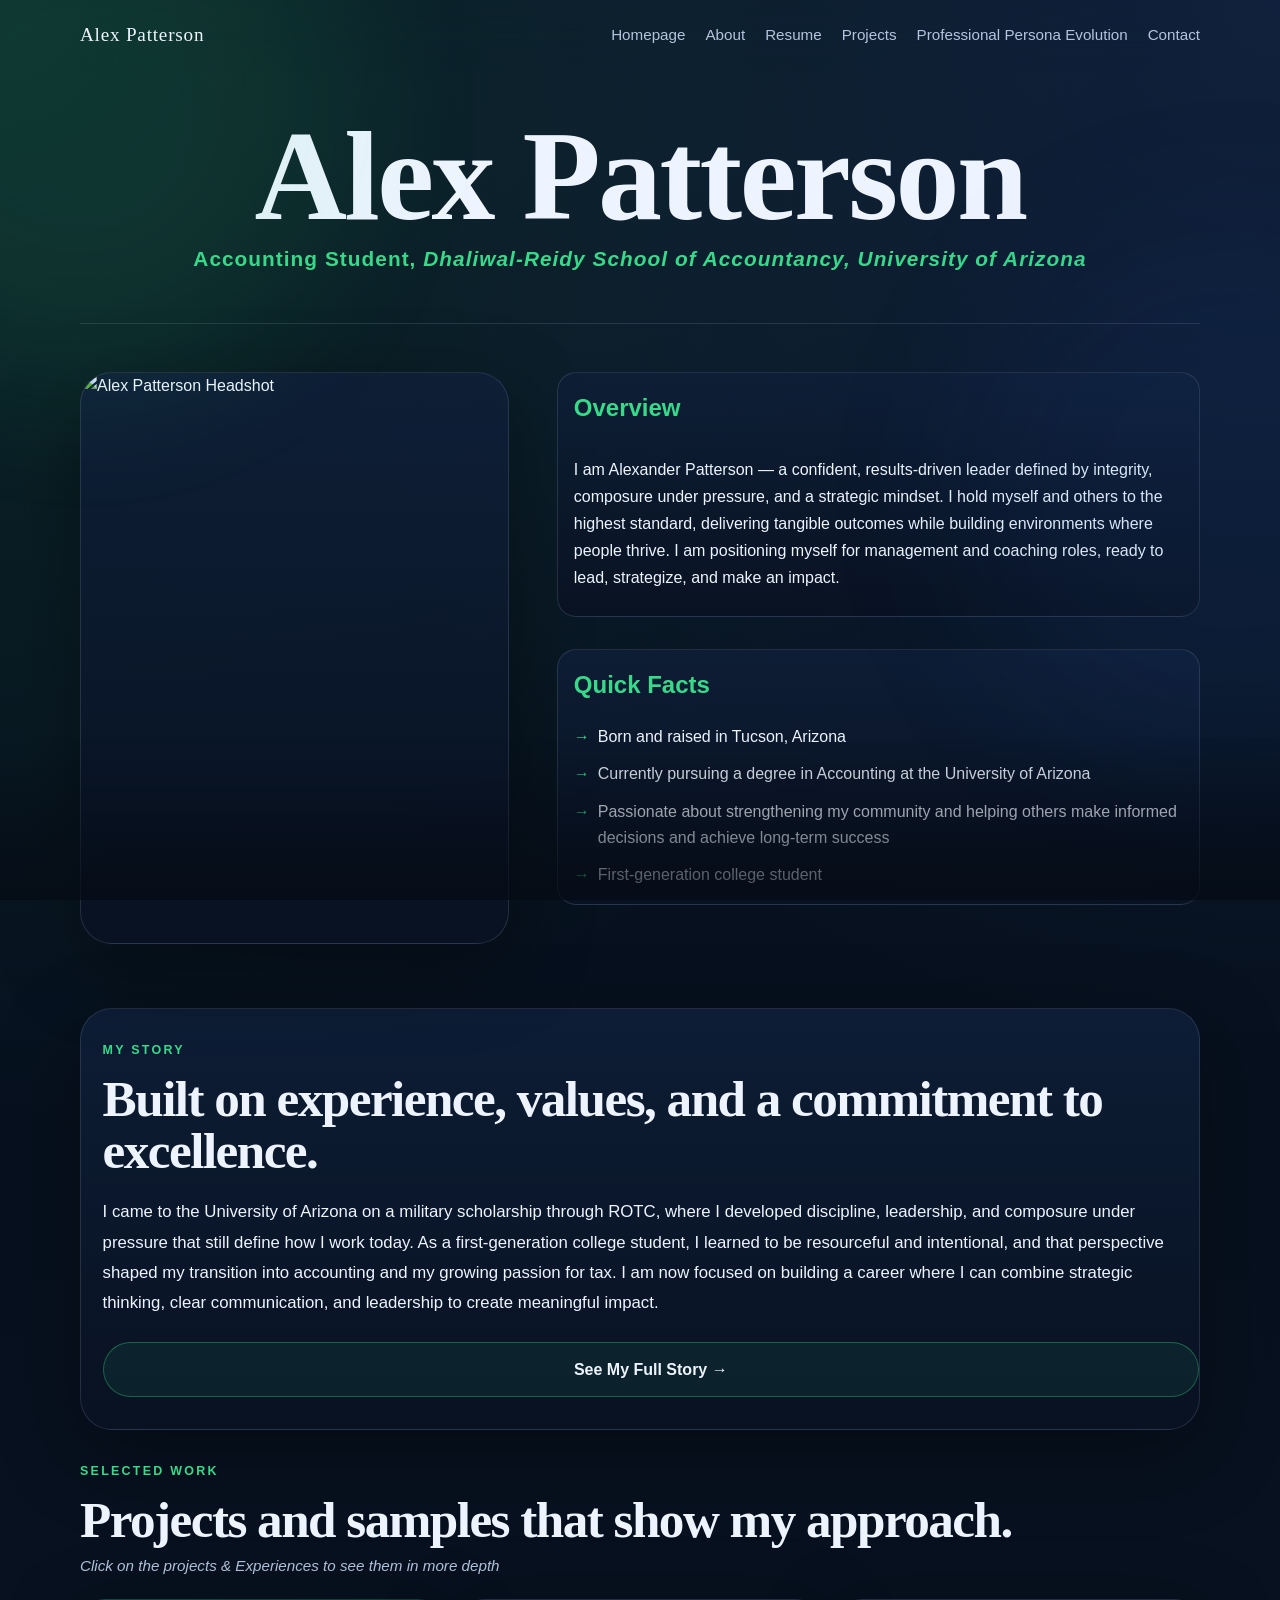
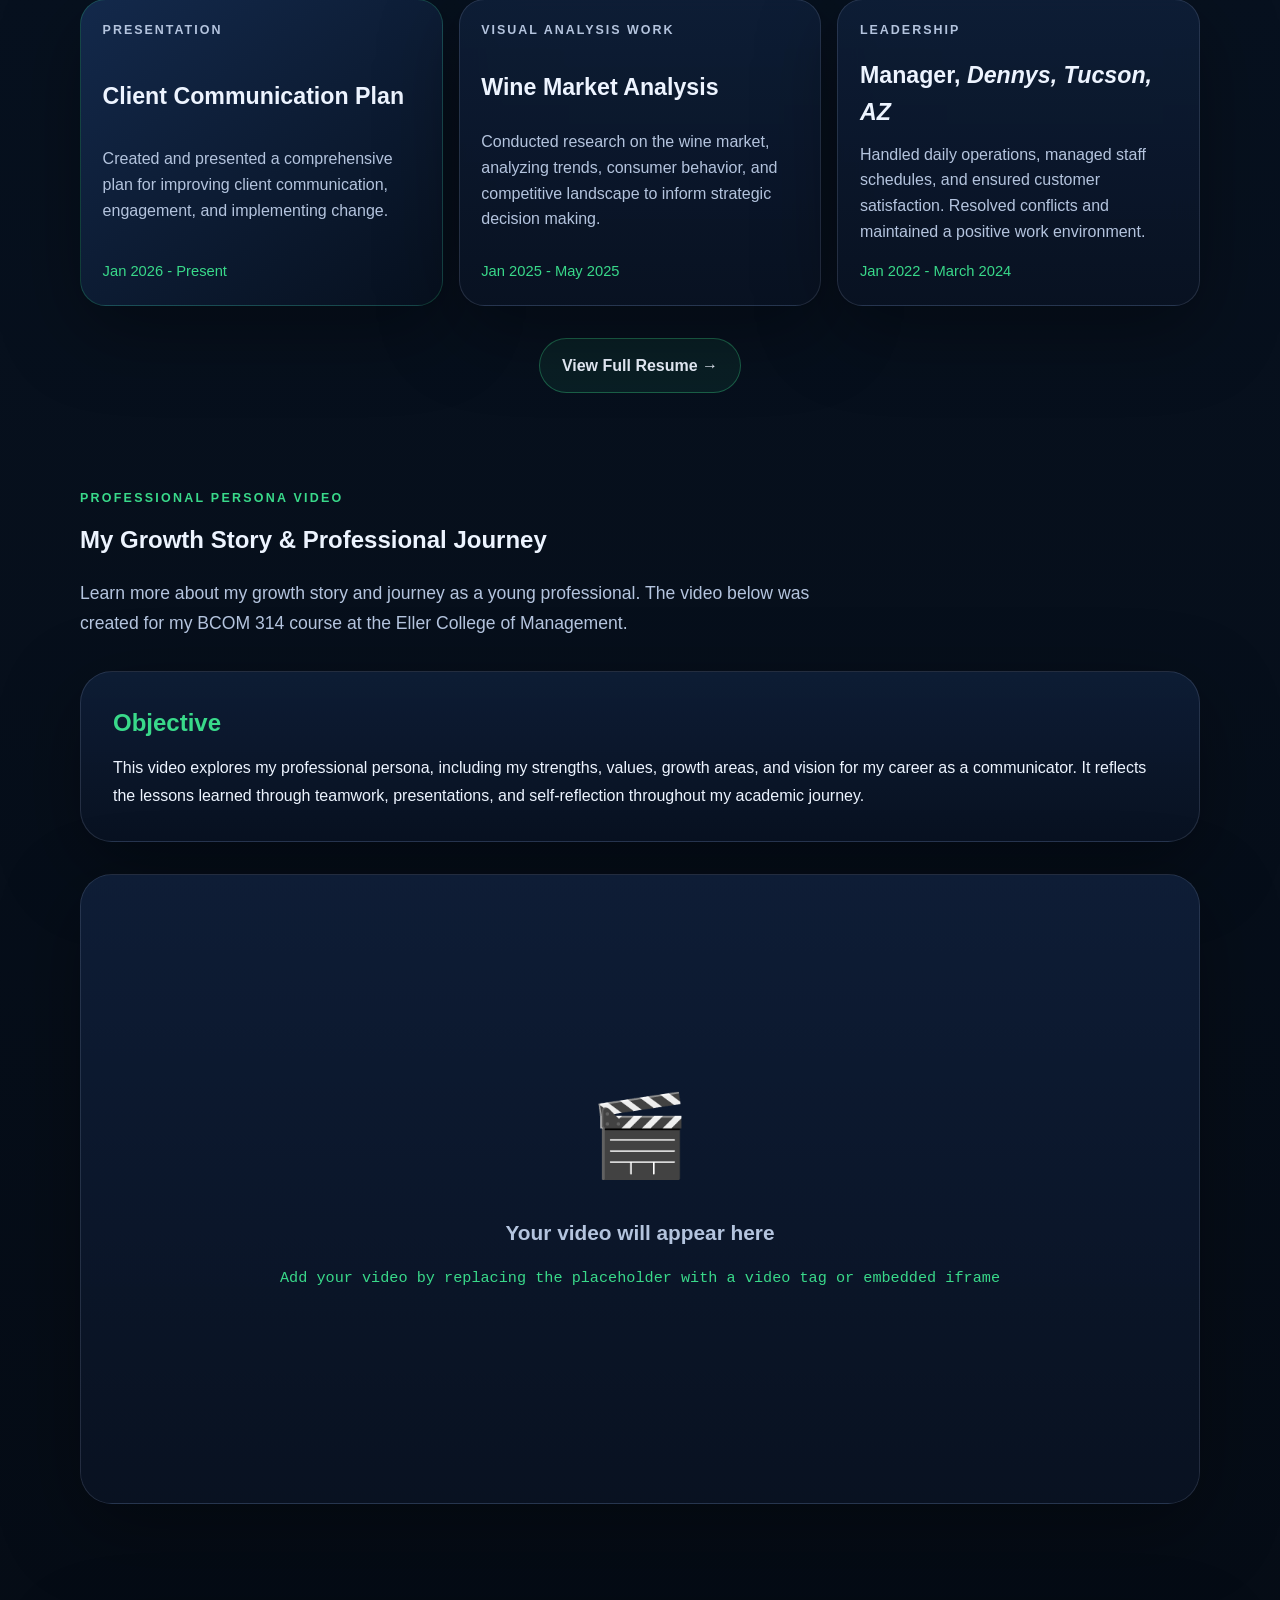
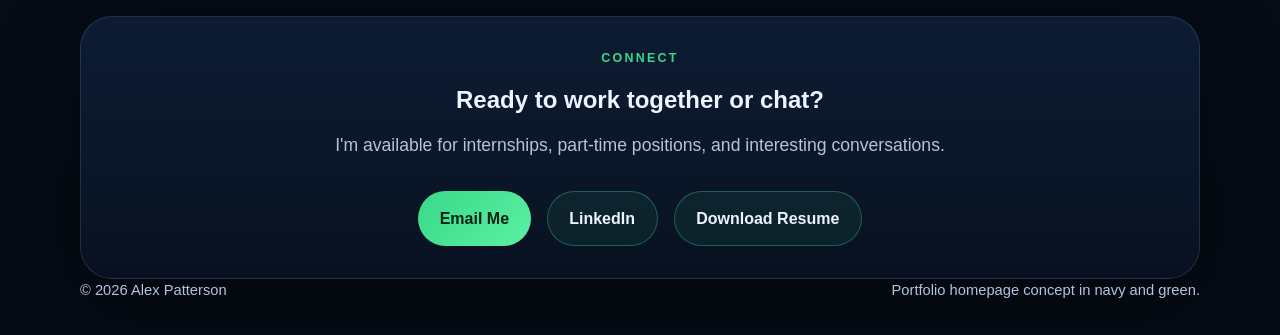
==== commit 83b72056: "Fixed space in video section" ====
--- a/index.html
+++ b/index.html
@@ -5,7 +5,7 @@
     <meta name="viewport" content="width=device-width, initial-scale=1.0" />
     <meta name="description" content="Alex Patterson portfolio homepage" />
     <title>Alex Patterson | Portfolio</title>
-    <link rel="stylesheet" href="./styles.css?v=8" />
+    <link rel="stylesheet" href="./styles.css?v=9" />
     <script>
       if (
         window.ResizeObserver &&
--- a/styles.css
+++ b/styles.css
@@ -862,6 +862,7 @@
   border: 1px solid var(--line);
   border-radius: 2rem;
   padding: 2rem;
+  margin-bottom: 2rem;
   box-shadow: var(--shadow);
 }
 
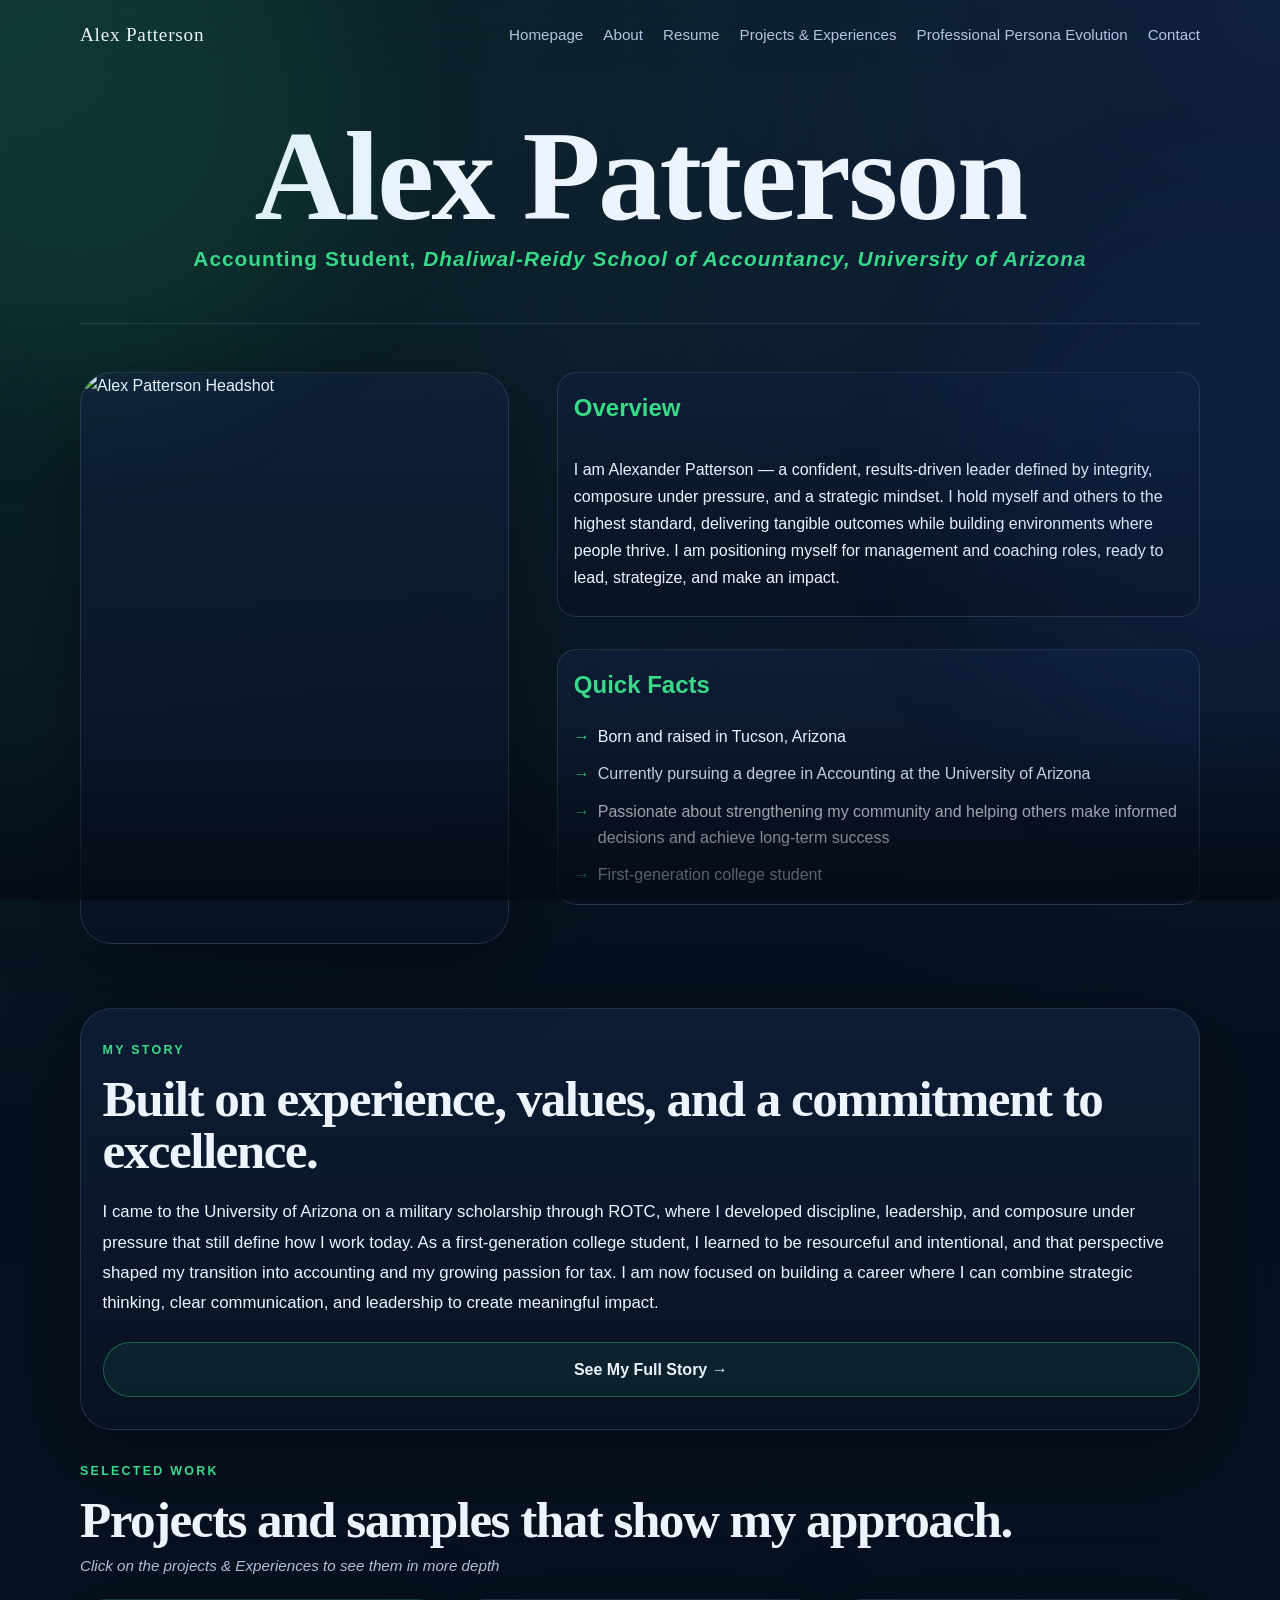
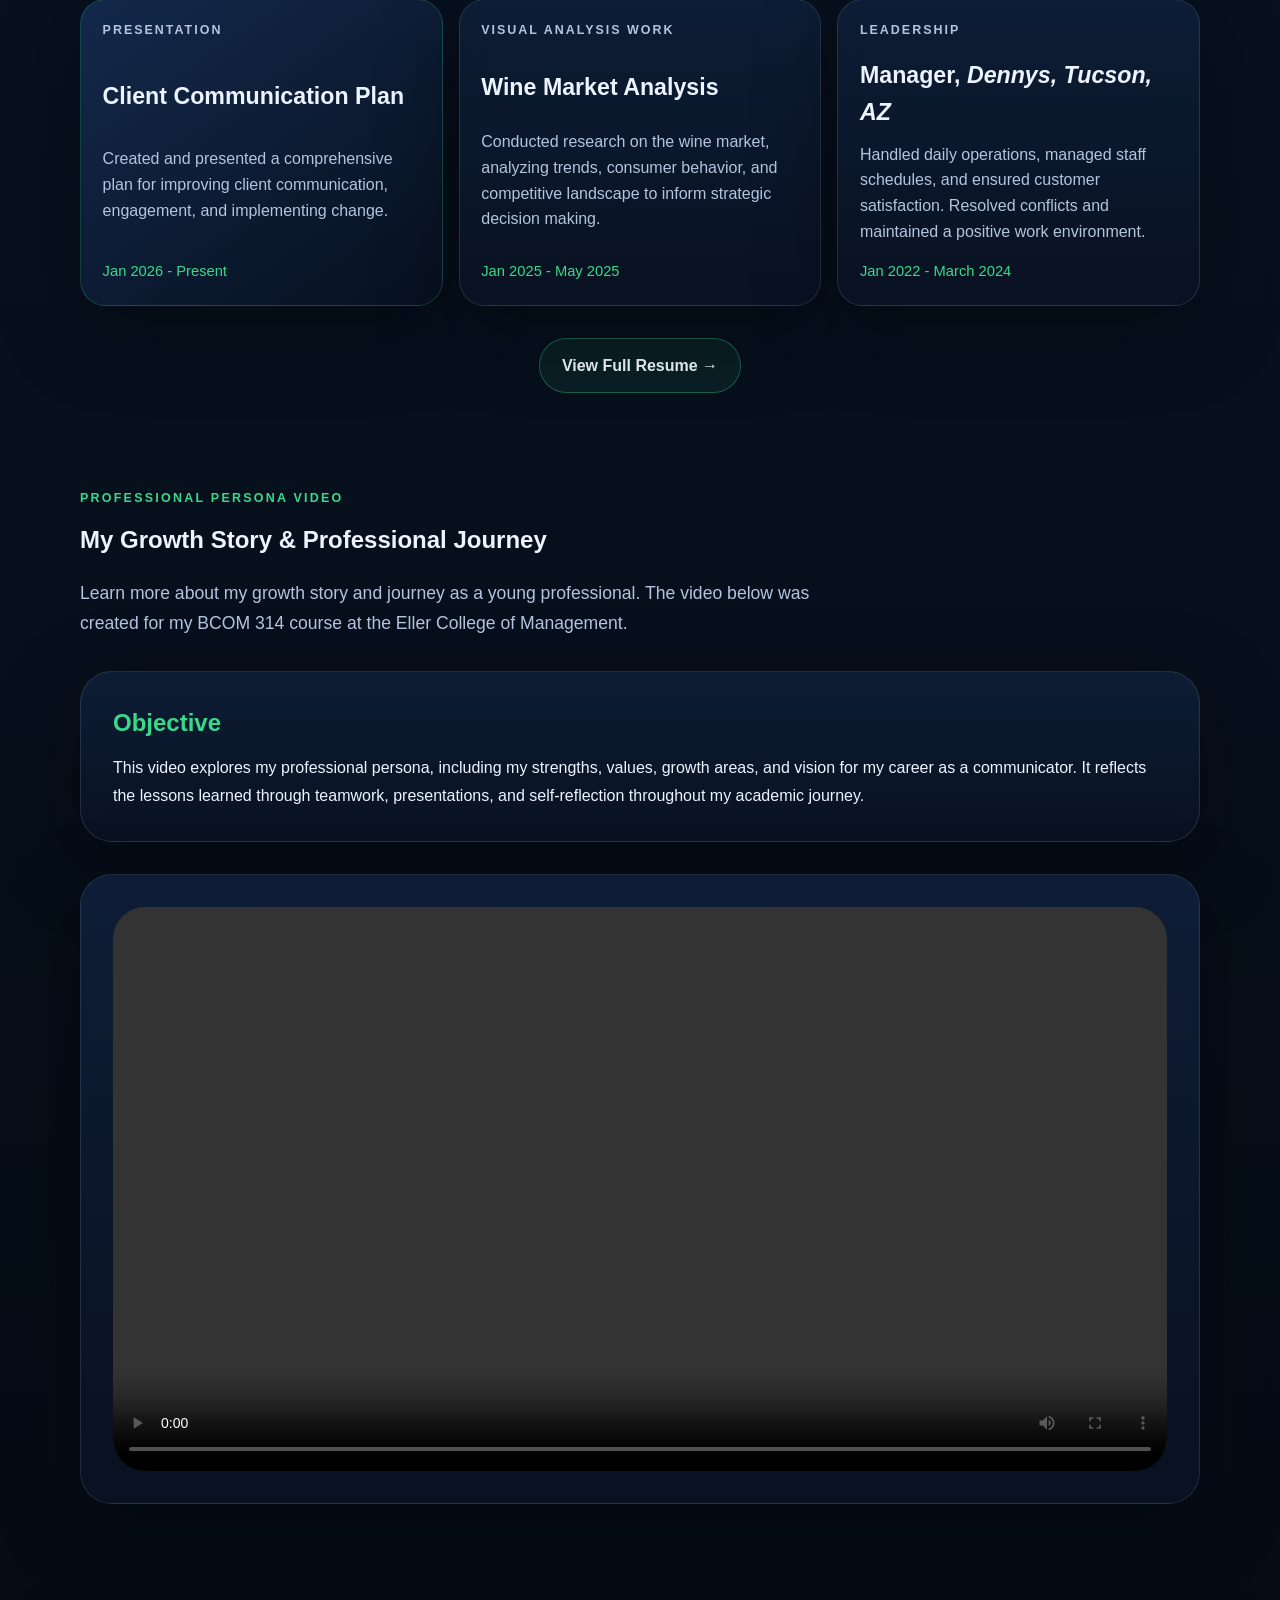
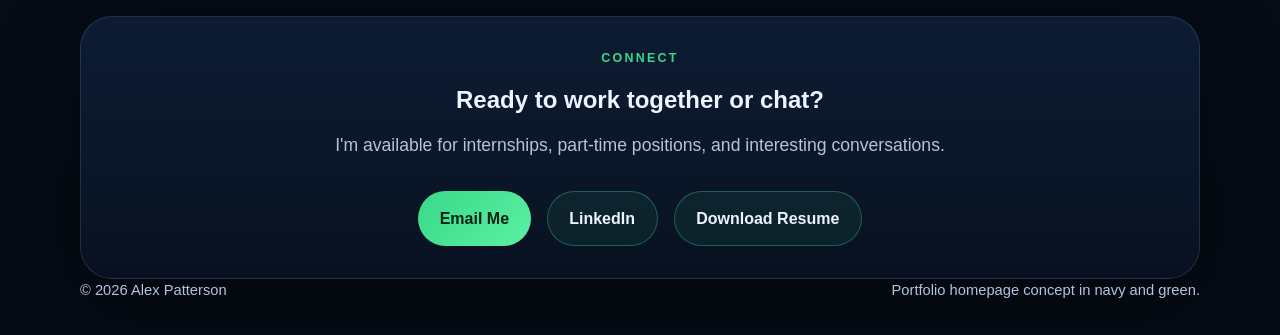
==== commit 48bac8ec: "Projects page complete" ====
--- a/index.html
+++ b/index.html
@@ -39,7 +39,7 @@
         <a href="index.html">Homepage</a>
         <a href="about.html">About</a>
         <a href="resume.html">Resume</a>
-        <a href="projects.html">Projects</a>
+        <a href="projects.html">Projects & Experiences</a>
         <a href="persona-evolution.html">Professional Persona Evolution</a>
         <a href="index.html#contact">Contact</a>
       </nav>
@@ -148,9 +148,10 @@
           <div class="video-container-section">
             <div class="video-player">
               <div class="video-placeholder">
-                <p>🎬</p>
-                <p class="video-placeholder-text">Your video will appear here</p>
-                <p class="video-instruction">Add your video by replacing the placeholder with a video tag or embedded iframe</p>
+                <video controls>
+                  <source src="video/Professional_Persona_Video.mov" type="video/mp4" />
+                  Your browser does not support the video tag.
+                </video>
               </div>
             </div>
           </div>
--- a/styles.css
+++ b/styles.css
@@ -705,6 +705,31 @@
   margin-bottom: 0.25rem;
 }
 
+.resume-overview .overview-content {
+  grid-template-columns: repeat(2, minmax(0, 1fr));
+  gap: 1.25rem;
+}
+
+.resume-overview .overview-item {
+  height: 100%;
+}
+
+.quick-list {
+  margin: 0.25rem 0 0;
+  padding-left: 1.15rem;
+  display: grid;
+  gap: 0.4rem;
+  color: var(--muted);
+}
+
+.quick-list li {
+  line-height: 1.45;
+}
+
+.quick-list strong {
+  color: var(--text);
+}
+
 .overview-content {
   display: grid;
   gap: 2rem;
@@ -1076,6 +1101,10 @@
   grid-template-columns: minmax(0, 1.6fr) minmax(260px, 0.9fr);
 }
 
+.project-item-text-only {
+  grid-template-columns: 1fr;
+}
+
 .project-item-media {
   display: flex;
 }
@@ -1095,20 +1124,88 @@
   width: 100%;
   min-height: 220px;
   border: 1px dashed rgba(57, 217, 138, 0.35);
-  border-radius: 1.2rem;
   background: rgba(57, 217, 138, 0.09);
   display: grid;
   place-items: center;
   padding: 0.8rem;
 }
 
-.project-image-placeholder p {
+.project-image-fill {
+  padding: 0;
+  overflow: hidden;
+}
+
+.project-image-fill img {
+  width: 100%;
+  height: 100%;
+  max-height: none;
+  object-fit: cover;
+  display: block;
+}
+
+#project-1 .project-image-fill img {
+  object-position: center 20%;
+}
+
+.presentation-viewer {
+  position: relative;
+  min-height: 260px;
+  border: 1px solid var(--line);
+  background: rgba(7, 17, 31, 0.72);
+}
+
+.presentation-frame {
+  width: 100%;
+  height: 100%;
+  min-height: 260px;
+  border: none;
+  display: block;
+}
+
+.presentation-arrow {
+  position: absolute;
+  top: 50%;
+  transform: translateY(-50%);
+  z-index: 2;
+  width: 2.4rem;
+  height: 2.4rem;
+  border-radius: 999px;
+  border: 1px solid rgba(57, 217, 138, 0.45);
+  background: rgba(7, 17, 31, 0.86);
+  color: var(--accent);
+  display: inline-flex;
+  align-items: center;
+  justify-content: center;
+  cursor: pointer;
+}
+
+.presentation-arrow:hover,
+.presentation-arrow:focus-visible {
+  background: rgba(57, 217, 138, 0.22);
+}
+
+.presentation-arrow-left {
+  left: 0.7rem;
+}
+
+.presentation-arrow-right {
+  right: 0.7rem;
+}
+
+.presentation-status {
+  position: absolute;
+  left: 50%;
+  bottom: 0.6rem;
+  transform: translateX(-50%);
   margin: 0;
-  color: var(--accent);
-  font-size: 0.85rem;
-  letter-spacing: 0.05em;
-  text-transform: uppercase;
-  font-weight: 700;
+  border-radius: 999px;
+  border: 1px solid rgba(57, 217, 138, 0.35);
+  background: rgba(7, 17, 31, 0.84);
+  color: var(--text);
+  font-size: 0.82rem;
+  font-weight: 600;
+  padding: 0.25rem 0.7rem;
+  letter-spacing: 0.03em;
 }
 
 .skills-grid {
@@ -1141,6 +1238,21 @@
 .skill-box li {
   color: var(--text);
   font-size: 0.93rem;
+}
+
+#project-3 .project-3-layout {
+  display: grid;
+  grid-template-columns: minmax(0, 1fr) minmax(240px, 0.55fr);
+  gap: 0.9rem;
+  align-items: start;
+}
+
+#project-3 .project-3-text p {
+  margin: 0;
+}
+
+#project-3 .project-3-text .project-tag {
+  margin-bottom: 0.6rem;
 }
 
 /* About Page Styles */
@@ -1462,6 +1574,15 @@
   .project-item.reverse,
   .skills-grid {
     grid-template-columns: 1fr;
+  }
+
+  #project-3 .project-3-layout {
+    grid-template-columns: 1fr;
+  }
+
+  .presentation-frame,
+  .presentation-viewer {
+    min-height: 220px;
   }
 
   .site-header,
@@ -1585,6 +1706,10 @@
     padding: 1.5rem;
   }
 
+  .resume-overview .overview-content {
+    grid-template-columns: 1fr;
+  }
+
   .strengths-grid {
     flex-direction: column;
   }
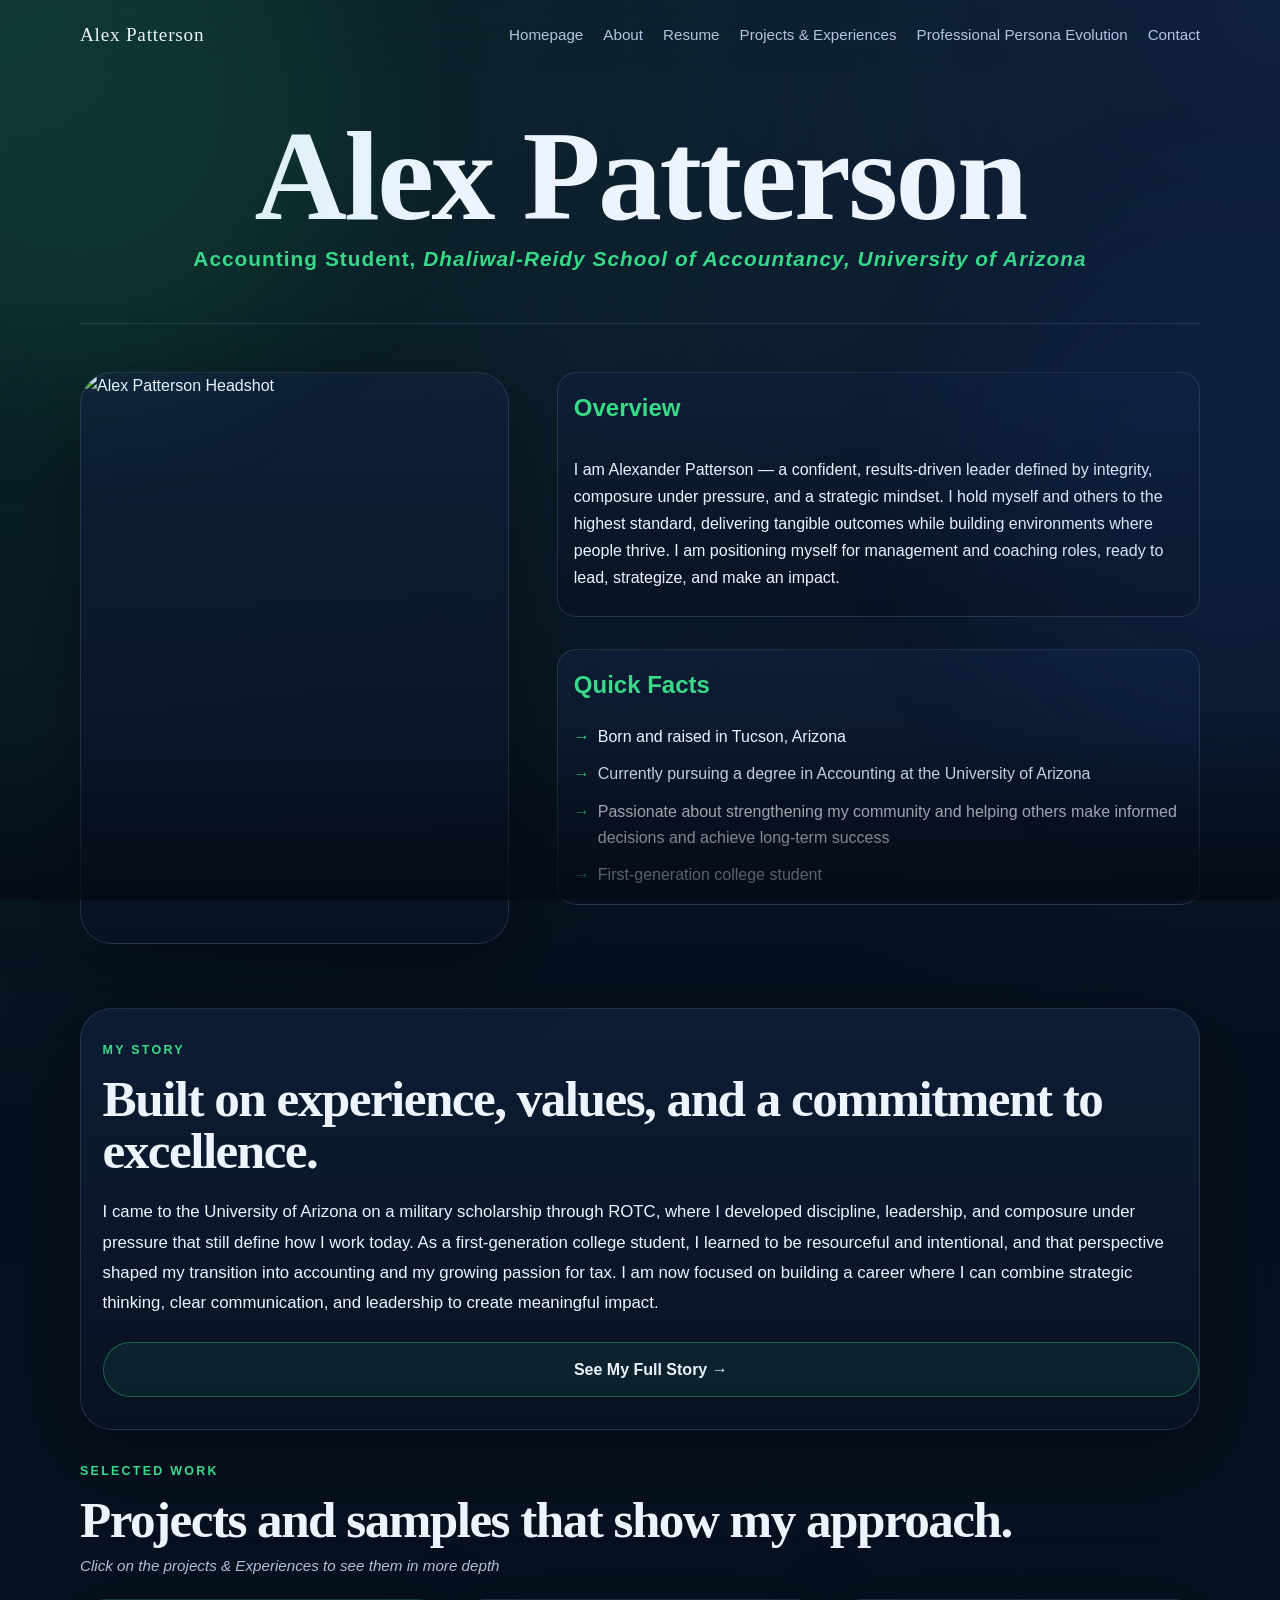
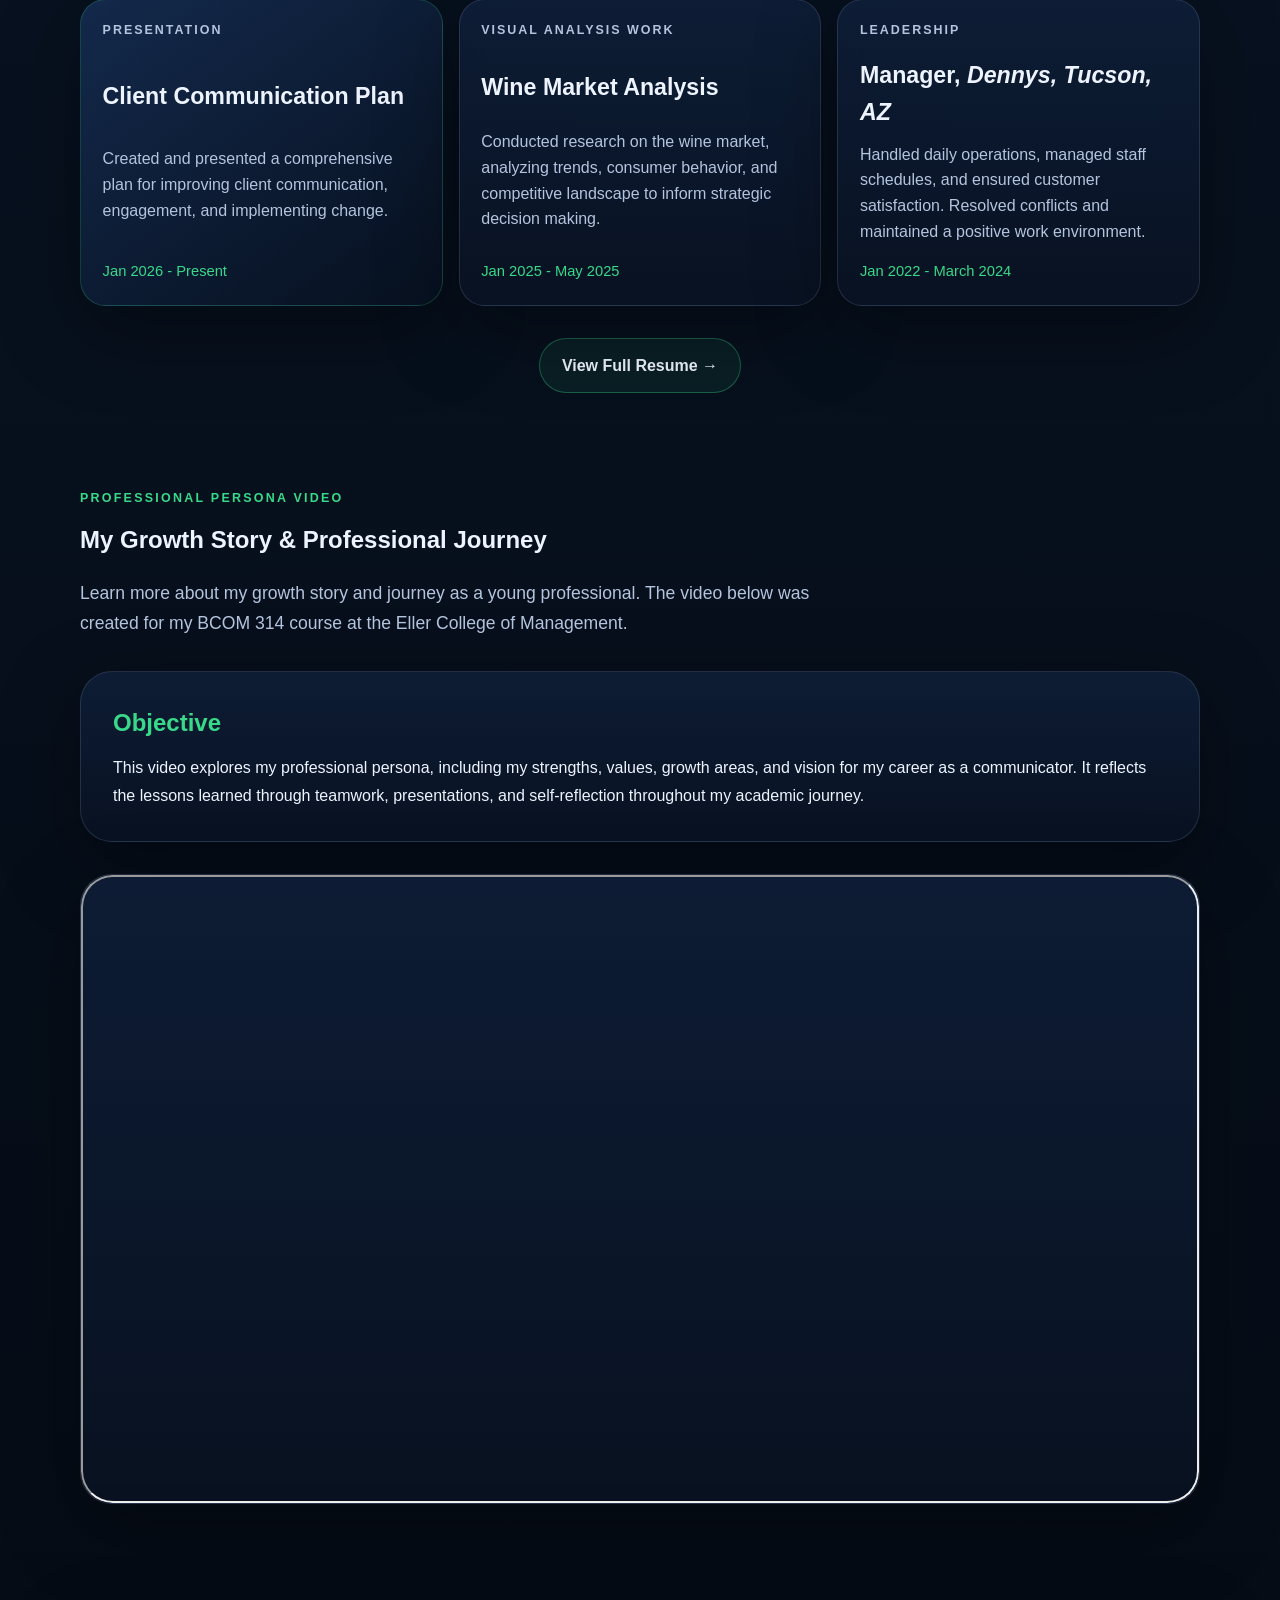
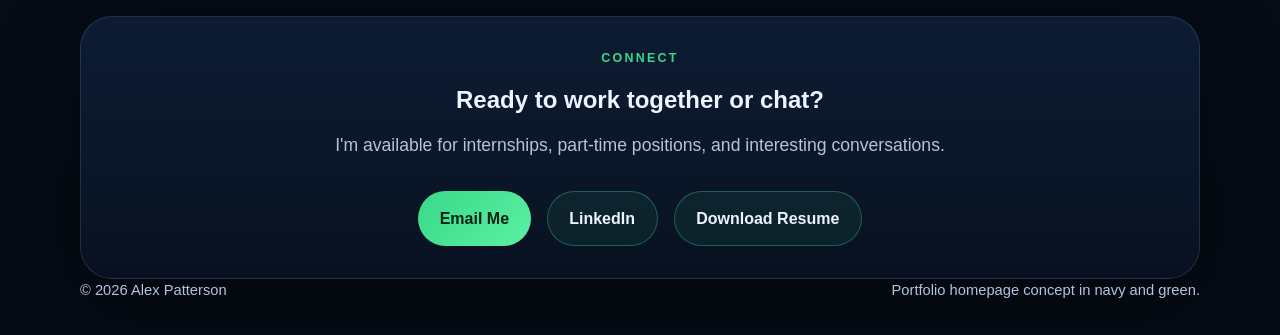
==== commit e46e66d6: "Projects page complete" ====
--- a/index.html
+++ b/index.html
@@ -146,12 +146,19 @@
           </div>
 
           <div class="video-container-section">
-            <div class="video-player">
-              <div class="video-placeholder">
-                <video controls>
-                  <source src="video/Professional_Persona_Video.mov" type="video/mp4" />
-                  Your browser does not support the video tag.
-                </video>
+            <div class="video-player" data-youtube-url="https://youtu.be/gBjceCHh9Yc?si=8nyfLUlbeiOsp2fu">
+              <iframe
+                id="homepage-youtube-embed"
+                title="Professional Persona Video"
+                src=""
+                allow="accelerometer; autoplay; clipboard-write; encrypted-media; gyroscope; picture-in-picture; web-share"
+                referrerpolicy="strict-origin-when-cross-origin"
+                allowfullscreen
+              ></iframe>
+              <div class="video-placeholder" id="homepage-video-placeholder">
+                <p>▶</p>
+                <p class="video-placeholder-text">Add your YouTube link to display the video</p>
+                <p class="video-instruction">Edit data-youtube-url in index.html</p>
               </div>
             </div>
           </div>
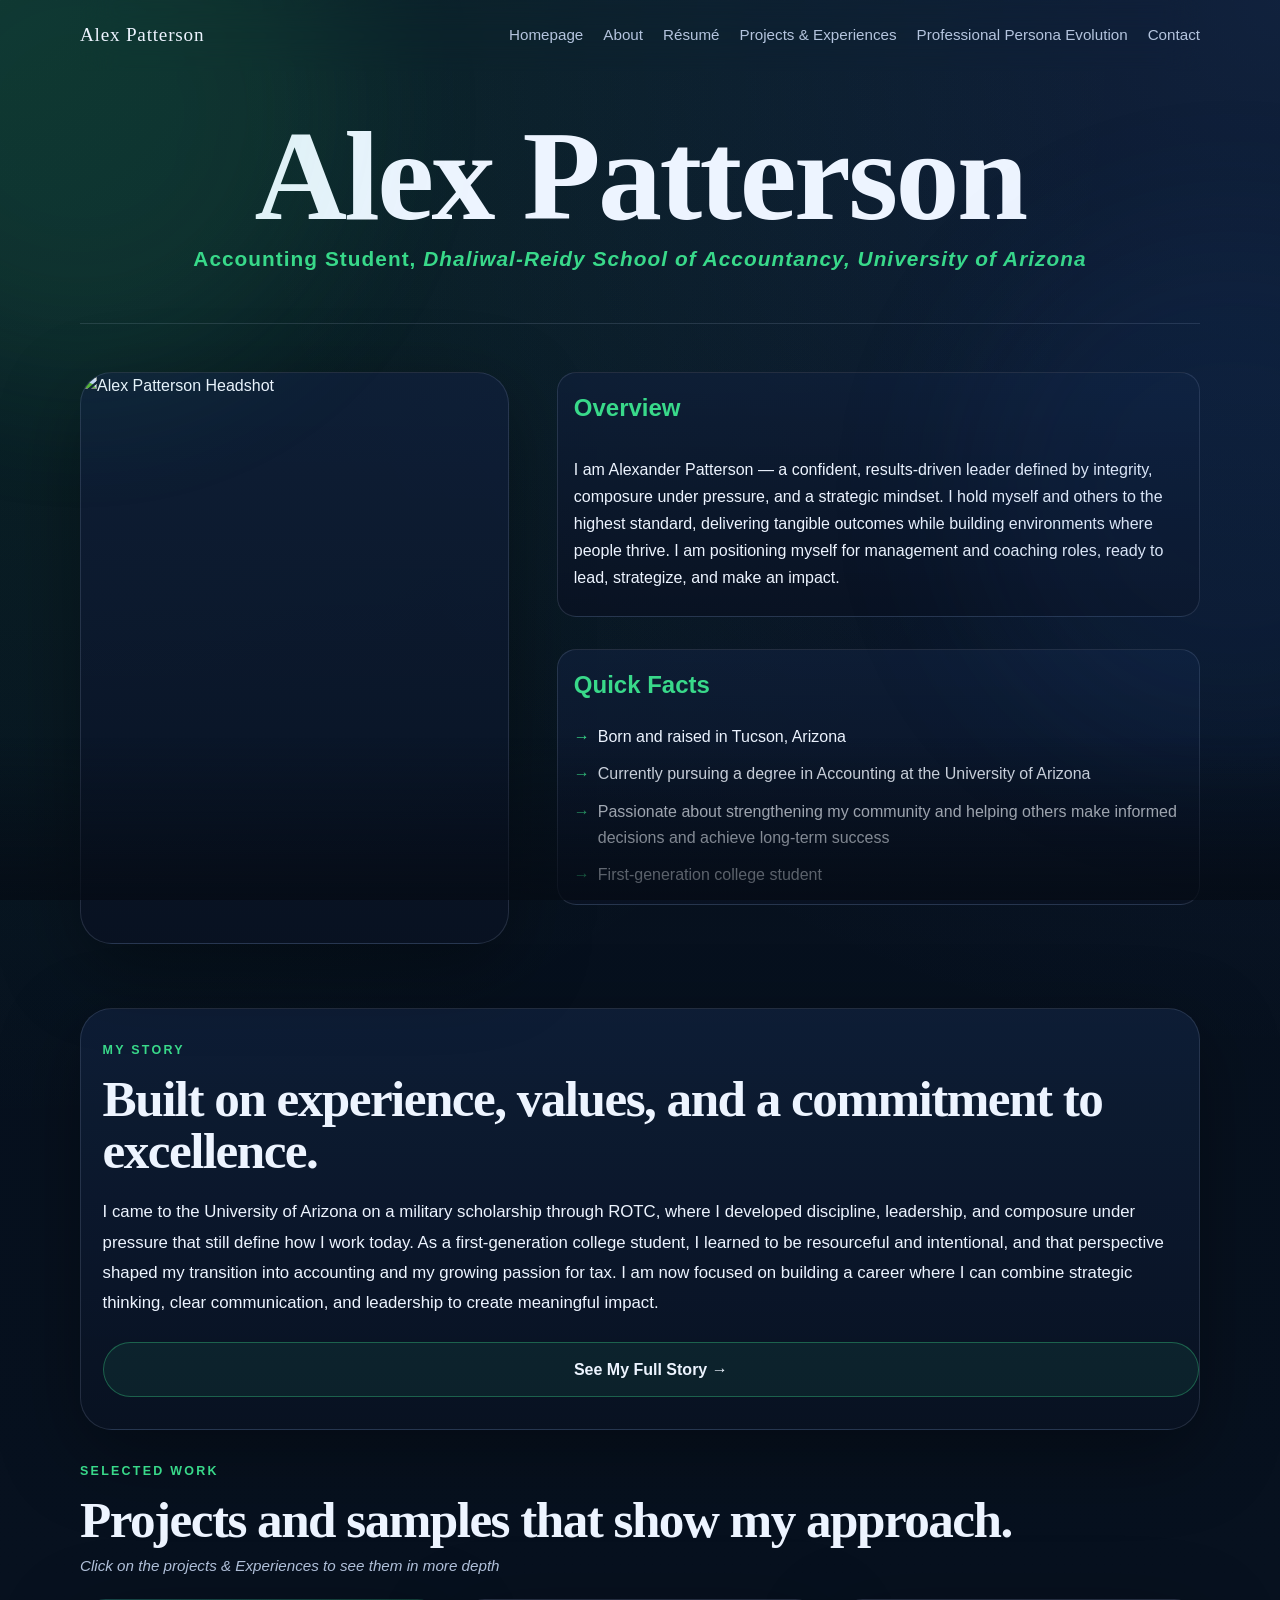
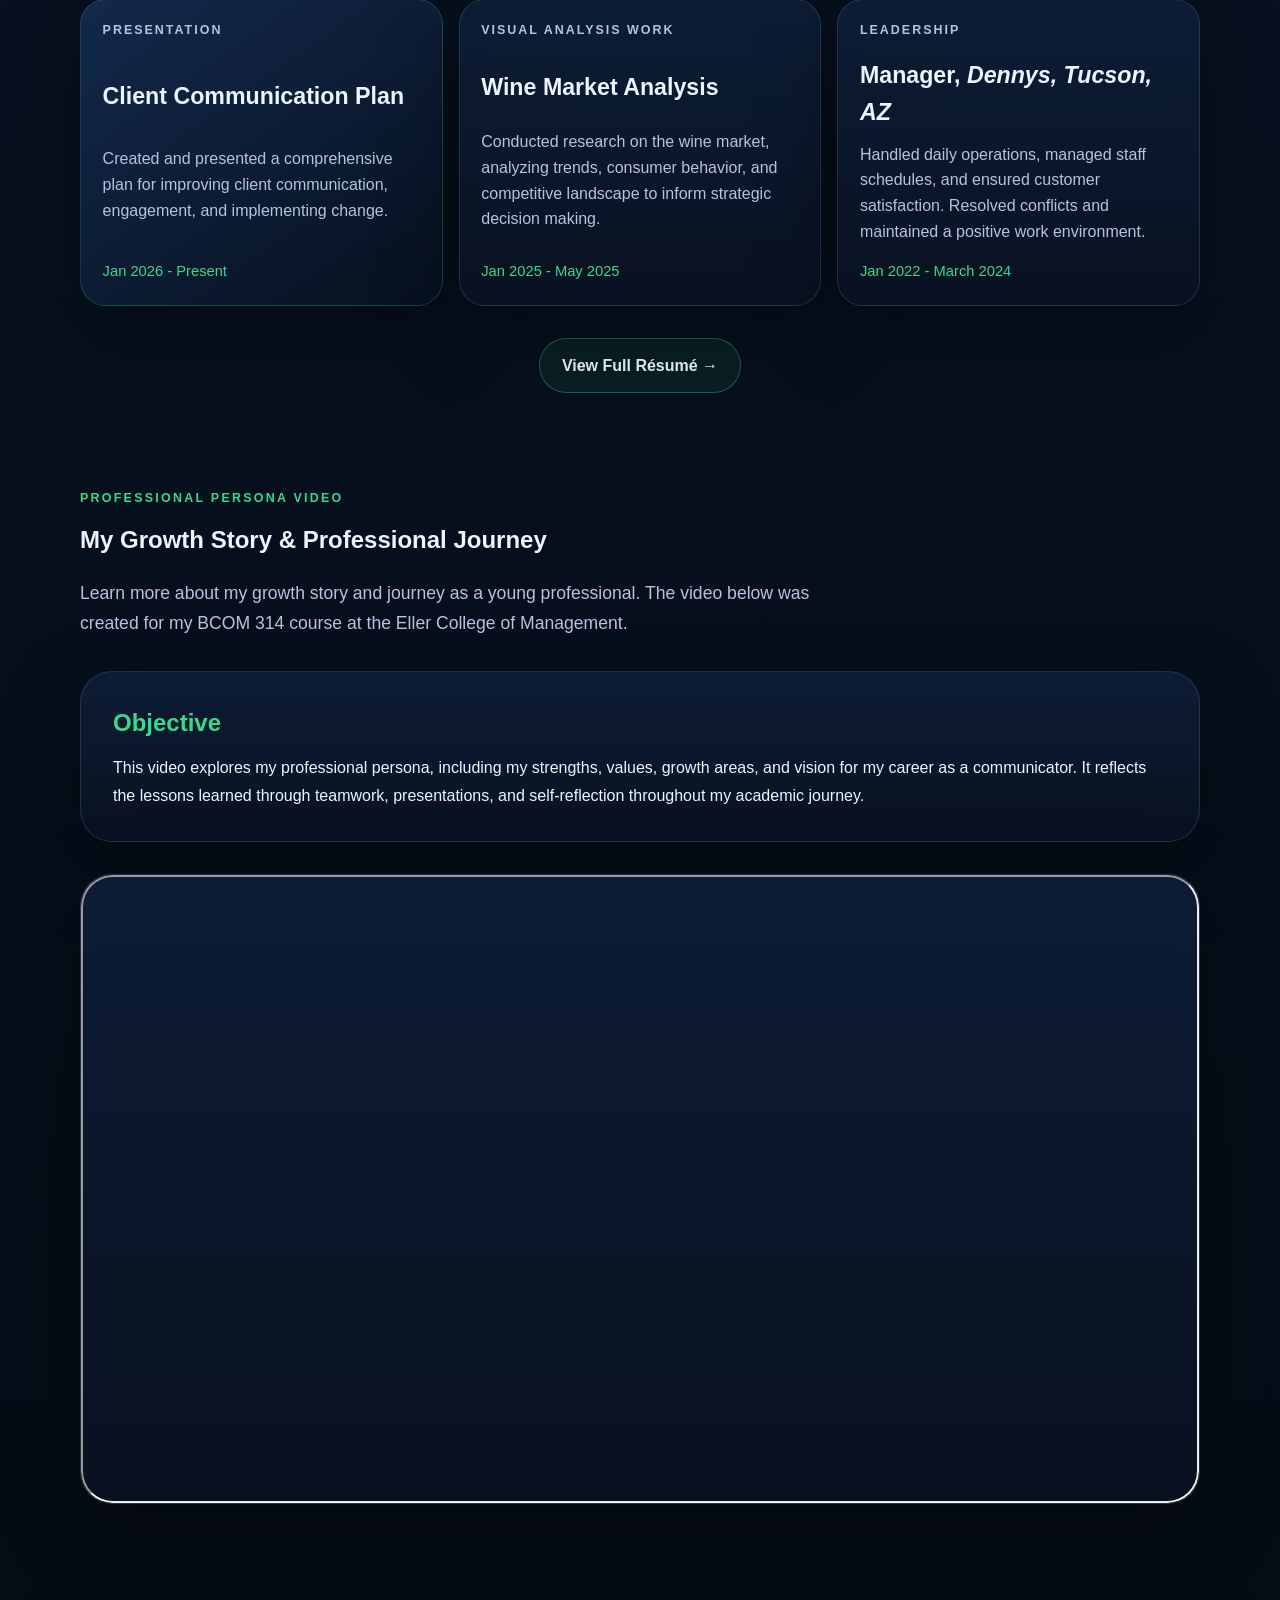
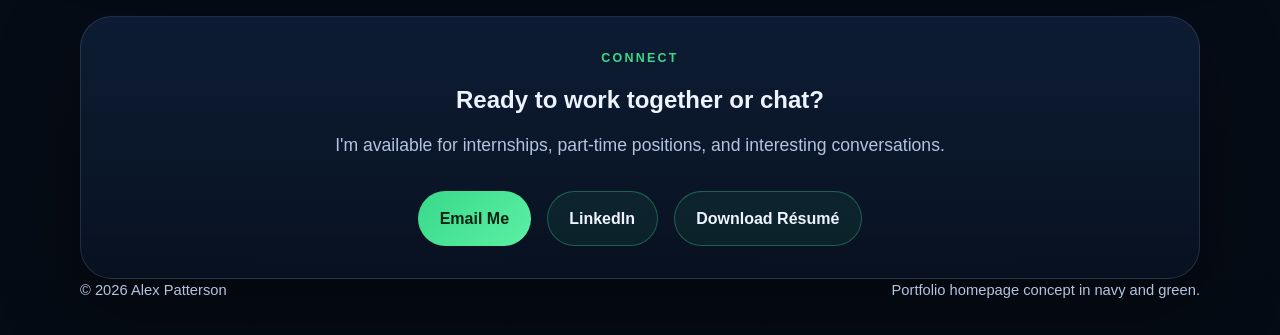
==== commit c6aff492: "Added accents over resume words" ====
--- a/index.html
+++ b/index.html
@@ -38,7 +38,7 @@
       <nav class="site-nav" aria-label="Primary">
         <a href="index.html">Homepage</a>
         <a href="about.html">About</a>
-        <a href="resume.html">Resume</a>
+        <a href="resume.html">Résumé</a>
         <a href="projects.html">Projects & Experiences</a>
         <a href="persona-evolution.html">Professional Persona Evolution</a>
         <a href="index.html#contact">Contact</a>
@@ -124,7 +124,7 @@
         </div>
 
         <div class="view-more">
-          <a class="button button-secondary" href="resume.html">View Full Resume →</a>
+          <a class="button button-secondary" href="resume.html">View Full Résumé →</a>
         </div>
       </section>
 
@@ -146,20 +146,15 @@
           </div>
 
           <div class="video-container-section">
-            <div class="video-player" data-youtube-url="https://youtu.be/gBjceCHh9Yc?si=8nyfLUlbeiOsp2fu">
+            <div class="video-player">
               <iframe
                 id="homepage-youtube-embed"
                 title="Professional Persona Video"
-                src=""
+                src="https://www.youtube.com/embed/gBjceCHh9Yc?rel=0"
                 allow="accelerometer; autoplay; clipboard-write; encrypted-media; gyroscope; picture-in-picture; web-share"
                 referrerpolicy="strict-origin-when-cross-origin"
                 allowfullscreen
               ></iframe>
-              <div class="video-placeholder" id="homepage-video-placeholder">
-                <p>▶</p>
-                <p class="video-placeholder-text">Add your YouTube link to display the video</p>
-                <p class="video-instruction">Edit data-youtube-url in index.html</p>
-              </div>
             </div>
           </div>
         </div>
@@ -174,7 +169,7 @@
         <div class="connect-actions">
           <a class="button button-primary" href="mailto:patterson4@arizona.edu">Email Me</a>
           <a class="button button-secondary" href="https://www.linkedin.com/in/alex-glen-patterson" target="_blank" rel="noreferrer">LinkedIn</a>
-          <a class="button button-secondary" href="Alexander Patterson Resume 4_08_26.pdf" download="Alexander_Patterson_Resume.pdf">Download Resume</a>
+          <a class="button button-secondary" href="Alexander Patterson Resume 4_08_26.pdf" download="Alexander_Patterson_Resume.pdf">Download Résumé</a>
         </div>
       </section>
     </main>
--- a/styles.css
+++ b/styles.css
@@ -1242,8 +1242,8 @@
 
 #project-3 .project-3-layout {
   display: grid;
-  grid-template-columns: minmax(0, 1fr) minmax(240px, 0.55fr);
-  gap: 0.9rem;
+  grid-template-columns: minmax(0, 1.35fr) minmax(240px, 0.65fr);
+  gap: 1rem;
   align-items: start;
 }
 
@@ -1253,6 +1253,14 @@
 
 #project-3 .project-3-text .project-tag {
   margin-bottom: 0.6rem;
+}
+
+#project-3 .project-3-text h2 {
+  margin-bottom: 0.75rem;
+}
+
+#project-3 .skill-box {
+  align-self: start;
 }
 
 /* About Page Styles */
@@ -1573,6 +1581,10 @@
   .project-item,
   .project-item.reverse,
   .skills-grid {
+    grid-template-columns: 1fr;
+  }
+
+  #project-3 .project-3-layout {
     grid-template-columns: 1fr;
   }
 
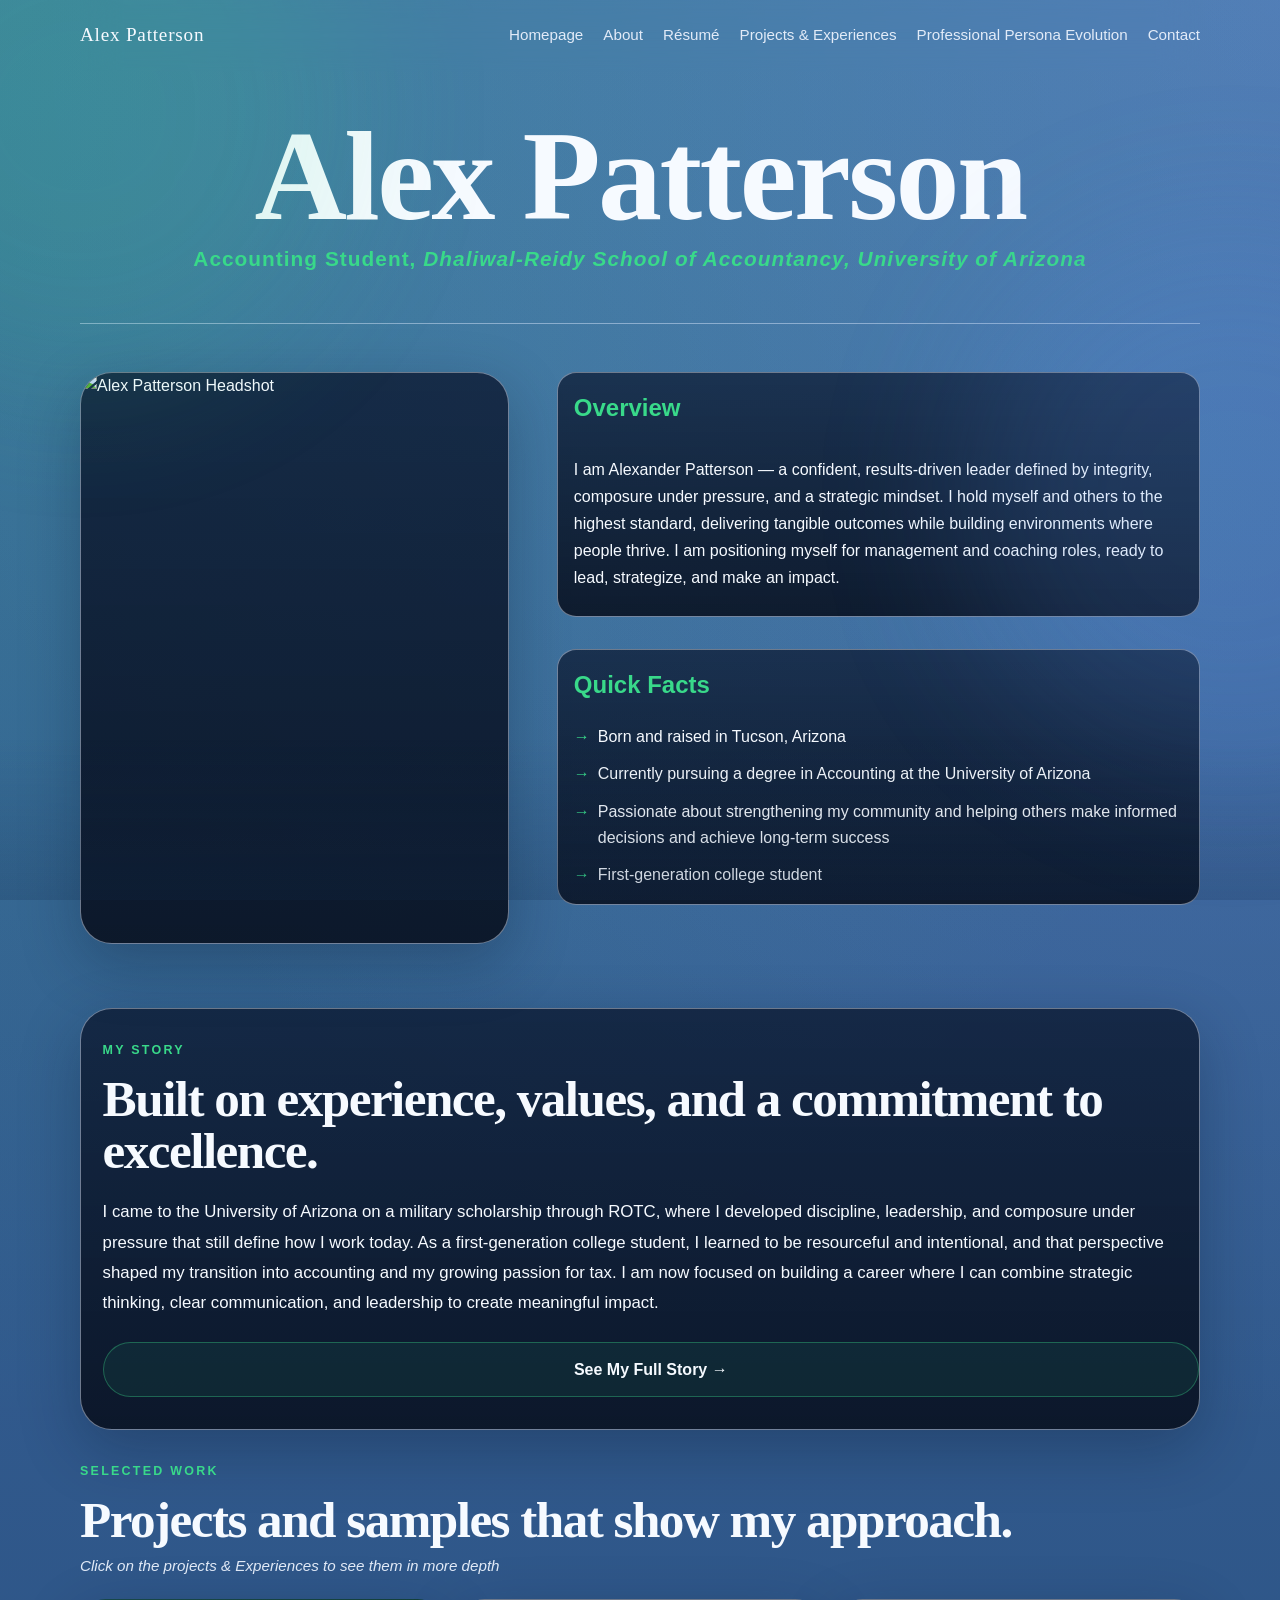
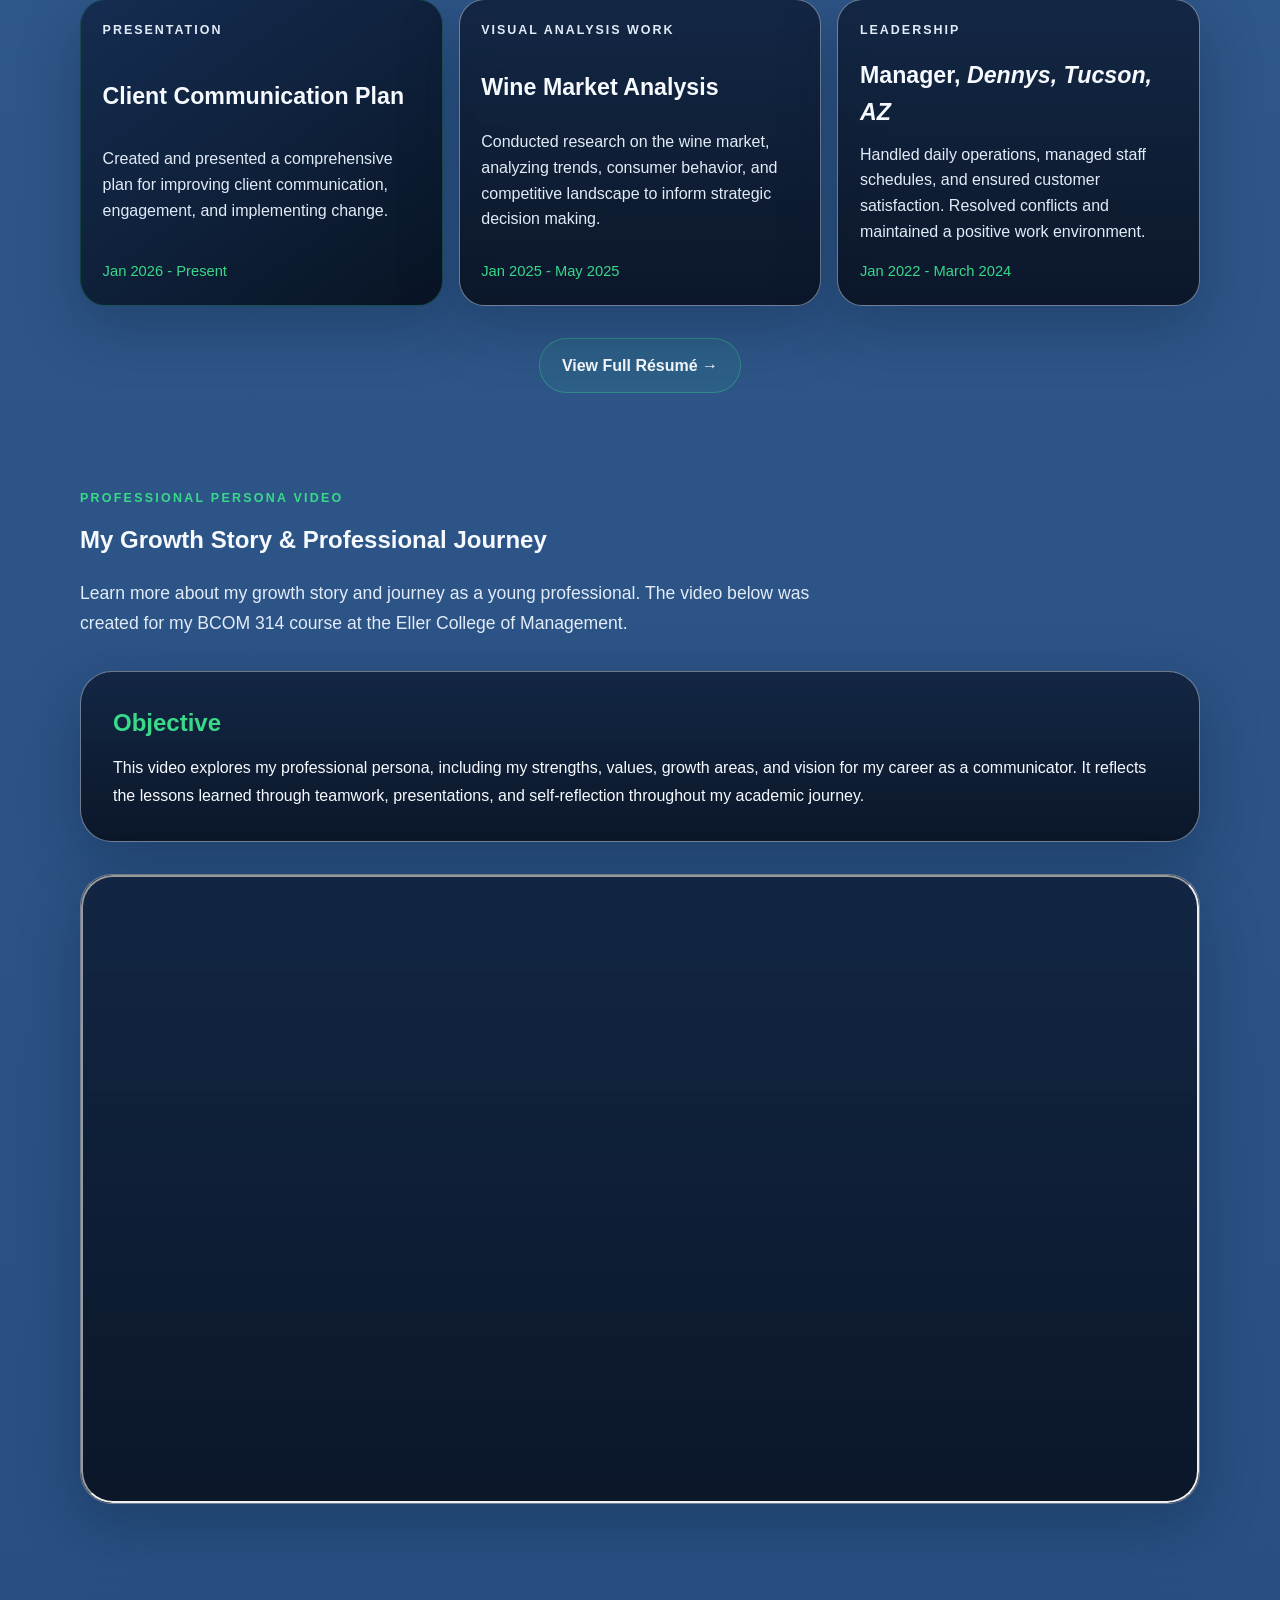
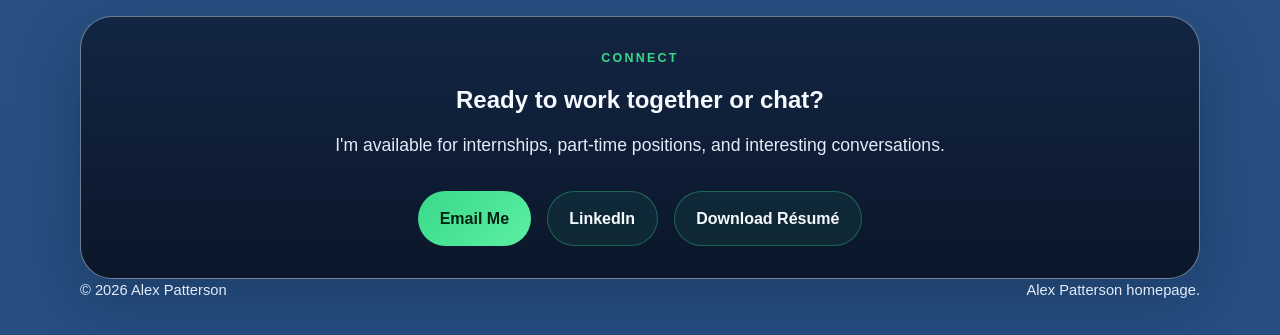
==== commit 4536ce14: "Changed some formating issues" ====
--- a/index.html
+++ b/index.html
@@ -176,7 +176,7 @@
 
     <footer class="site-footer">
       <p>© <span id="year"></span> Alex Patterson</p>
-      <p>Portfolio homepage concept in navy and green.</p>
+      <p>Alex Patterson homepage.</p>
     </footer>
 
     <script src="./script.js?v=3"></script>
--- a/styles.css
+++ b/styles.css
@@ -1,14 +1,14 @@
 :root {
-  --bg: #07111f;
-  --bg-soft: #0c1b31;
-  --surface: rgba(9, 18, 34, 0.84);
-  --surface-strong: #0f1f39;
-  --text: #edf4ff;
-  --muted: #b4c4de;
-  --line: rgba(184, 202, 232, 0.15);
+  --bg: #2e5688;
+  --bg-soft: #3f6ea8;
+  --surface: rgba(72, 108, 158, 0.74);
+  --surface-strong: #4f7db7;
+  --text: #f6faff;
+  --muted: #e2ebf8;
+  --line: rgba(224, 236, 255, 0.46);
   --accent: #39d98a;
   --accent-strong: #1fa96b;
-  --shadow: 0 24px 80px rgba(0, 0, 0, 0.35);
+  --shadow: 0 20px 60px rgba(8, 22, 44, 0.28);
 }
 
 * {
@@ -23,9 +23,9 @@
   margin: 0;
   min-height: 100vh;
   background:
-    radial-gradient(circle at top left, rgba(57, 217, 138, 0.12), transparent 30%),
-    radial-gradient(circle at top right, rgba(80, 139, 255, 0.14), transparent 28%),
-    linear-gradient(180deg, #06101d 0%, var(--bg) 45%, #050b14 100%);
+    radial-gradient(circle at top left, rgba(57, 217, 138, 0.2), transparent 38%),
+    radial-gradient(circle at top right, rgba(143, 186, 255, 0.26), transparent 38%),
+    linear-gradient(180deg, #3d679f 0%, var(--bg) 48%, #264e80 100%);
   color: var(--text);
   font-family: "Segoe UI Variable", "Segoe UI", "Trebuchet MS", sans-serif;
   line-height: 1.6;
@@ -49,7 +49,7 @@
   position: fixed;
   inset: auto 0 0 0;
   height: 18vh;
-  background: linear-gradient(180deg, transparent, rgba(5, 11, 20, 0.75));
+  background: linear-gradient(180deg, transparent, rgba(19, 43, 74, 0.2));
   pointer-events: none;
 }
 
@@ -59,7 +59,7 @@
   aspect-ratio: 1;
   border-radius: 50%;
   filter: blur(80px);
-  opacity: 0.28;
+  opacity: 0.38;
   pointer-events: none;
 }
 
@@ -72,7 +72,7 @@
 .bg-orb-right {
   top: 14rem;
   right: -14rem;
-  background: rgba(33, 88, 168, 0.35);
+  background: rgba(92, 151, 236, 0.42);
 }
 
 .site-header,
@@ -990,6 +990,45 @@
   line-height: 1.75;
 }
 
+.evo-centered-image {
+  display: block;
+  width: min(100%, 640px);
+  height: auto;
+  margin: 0 auto 1rem;
+  border: 1px solid rgba(57, 217, 138, 0.25);
+  border-radius: 1rem;
+  background: rgba(57, 217, 138, 0.08);
+  padding: 0.35rem;
+}
+
+.evo-team-layout {
+  display: grid;
+  grid-template-columns: minmax(0, 0.95fr) minmax(0, 1.05fr);
+  gap: 1.25rem;
+  align-items: start;
+}
+
+.evo-team-media {
+  display: flex;
+  flex-direction: column;
+  gap: 0.85rem;
+}
+
+.evo-team-quotes {
+  display: flex;
+  flex-direction: column;
+}
+
+.evo-team-image {
+  display: block;
+  width: 100%;
+  height: auto;
+  border: 1px solid rgba(57, 217, 138, 0.25);
+  border-radius: 1rem;
+  background: rgba(57, 217, 138, 0.08);
+  padding: 0.35rem;
+}
+
 .evo-quote {
   margin: 1rem 0 0;
   padding: 1rem 1.1rem;
@@ -1032,10 +1071,68 @@
   letter-spacing: 0.03em;
 }
 
+.evo-icon-card {
+  border: 1px solid rgba(57, 217, 138, 0.35);
+  background: rgba(57, 217, 138, 0.08);
+  border-radius: 1rem;
+  min-height: 240px;
+  display: grid;
+  place-items: center;
+  align-content: center;
+  gap: 0.9rem;
+  padding: 1rem;
+  text-align: center;
+}
+
+.evo-icon {
+  display: block;
+  font-family: "Apple Color Emoji", "Segoe UI Emoji", "Noto Color Emoji", sans-serif;
+  font-size: clamp(4rem, 7vw, 6.5rem);
+  line-height: 1;
+}
+
+.evo-icon-label {
+  margin: 0;
+  color: var(--accent);
+  font-size: 1.05rem;
+  font-weight: 700;
+  letter-spacing: 0.02em;
+}
+
 .evo-image-row {
   display: grid;
   grid-template-columns: repeat(2, minmax(0, 1fr));
   gap: 0.75rem;
+}
+
+.evo-image-figure {
+  margin: 0;
+}
+
+.evo-image-link {
+  display: block;
+}
+
+.evo-image-link > img,
+.evo-image-row > img {
+  width: 100%;
+  max-width: 100%;
+  min-height: 160px;
+  aspect-ratio: 16 / 10;
+  object-fit: contain;
+  border: 1px solid rgba(57, 217, 138, 0.25);
+  border-radius: 1rem;
+  background: rgba(57, 217, 138, 0.08);
+  padding: 0.35rem;
+  cursor: zoom-in;
+}
+
+.evo-image-figure figcaption {
+  margin-top: 0.45rem;
+  color: var(--muted);
+  font-size: 0.9rem;
+  line-height: 1.4;
+  text-align: center;
 }
 
 .evo-image-row.three {
@@ -1570,6 +1667,10 @@
   }
 
   .value-bubbles {
+    grid-template-columns: 1fr;
+  }
+
+  .evo-team-layout {
     grid-template-columns: 1fr;
   }
 
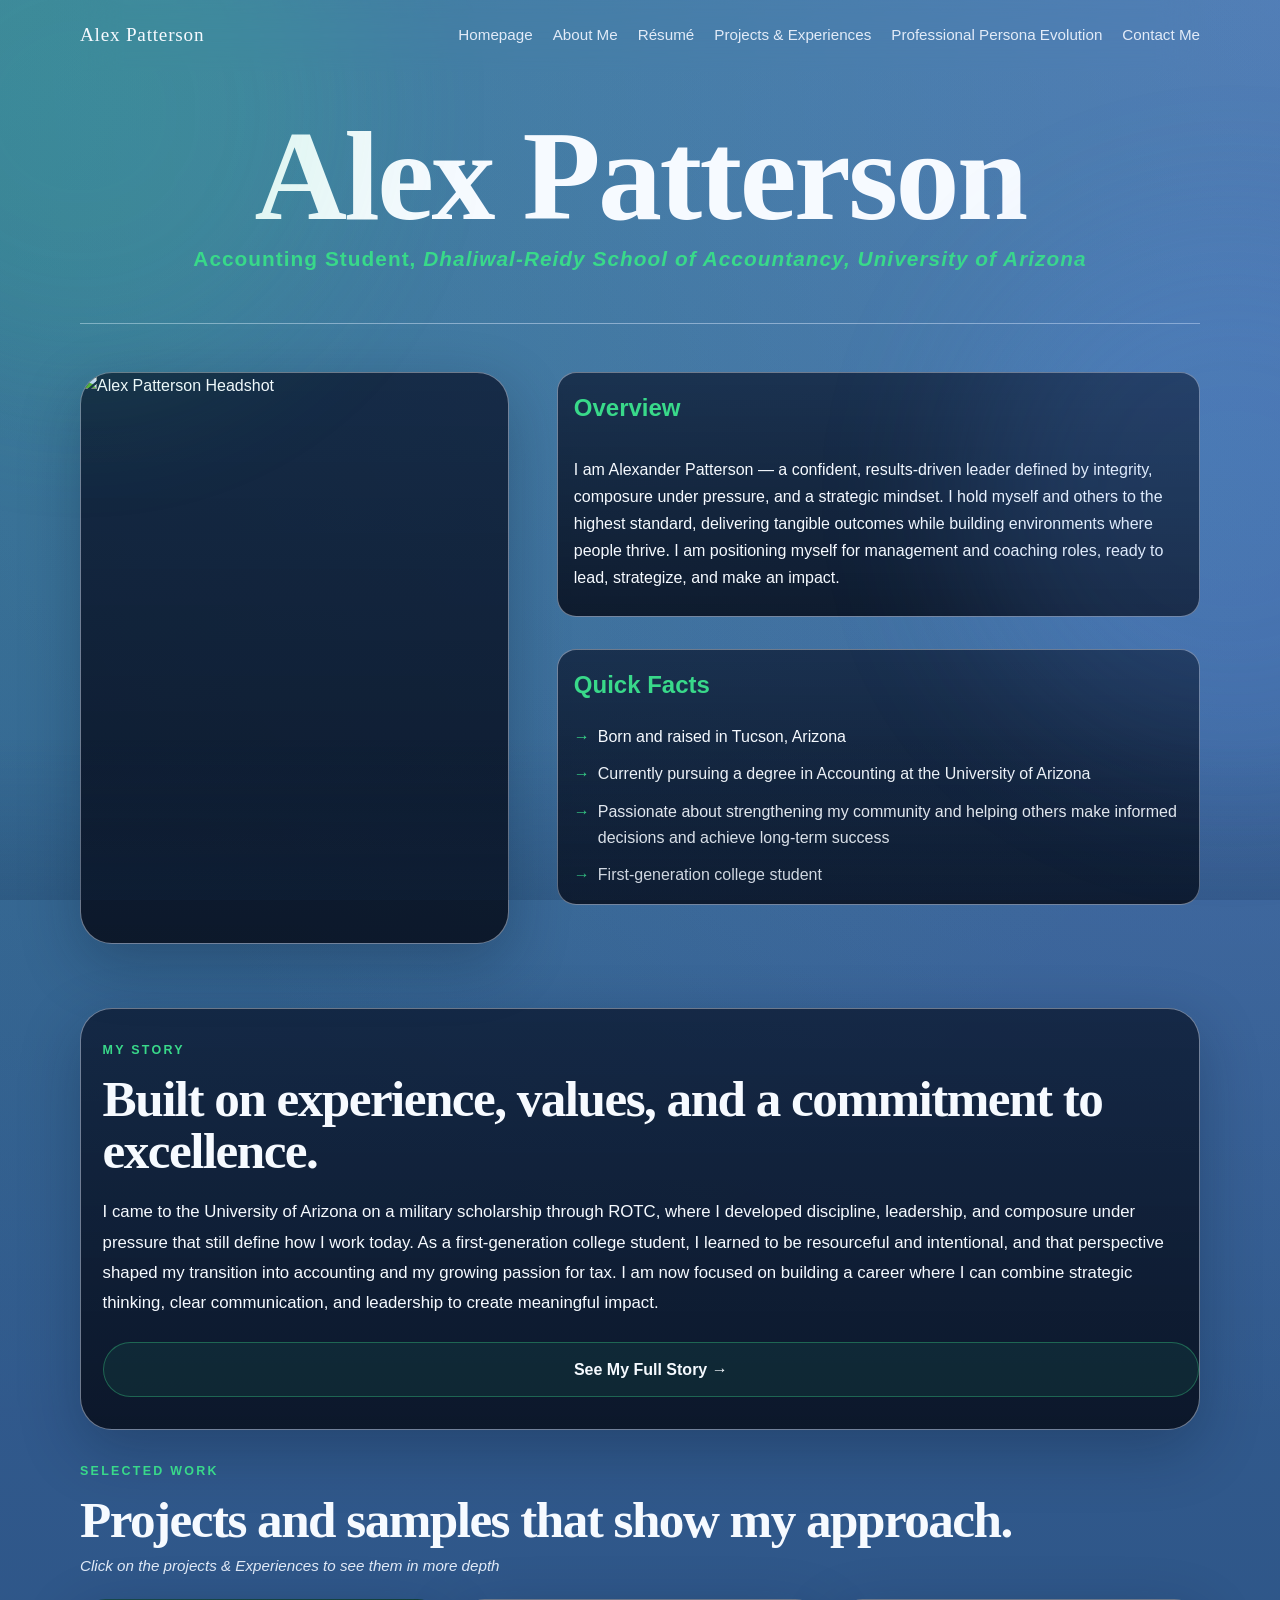
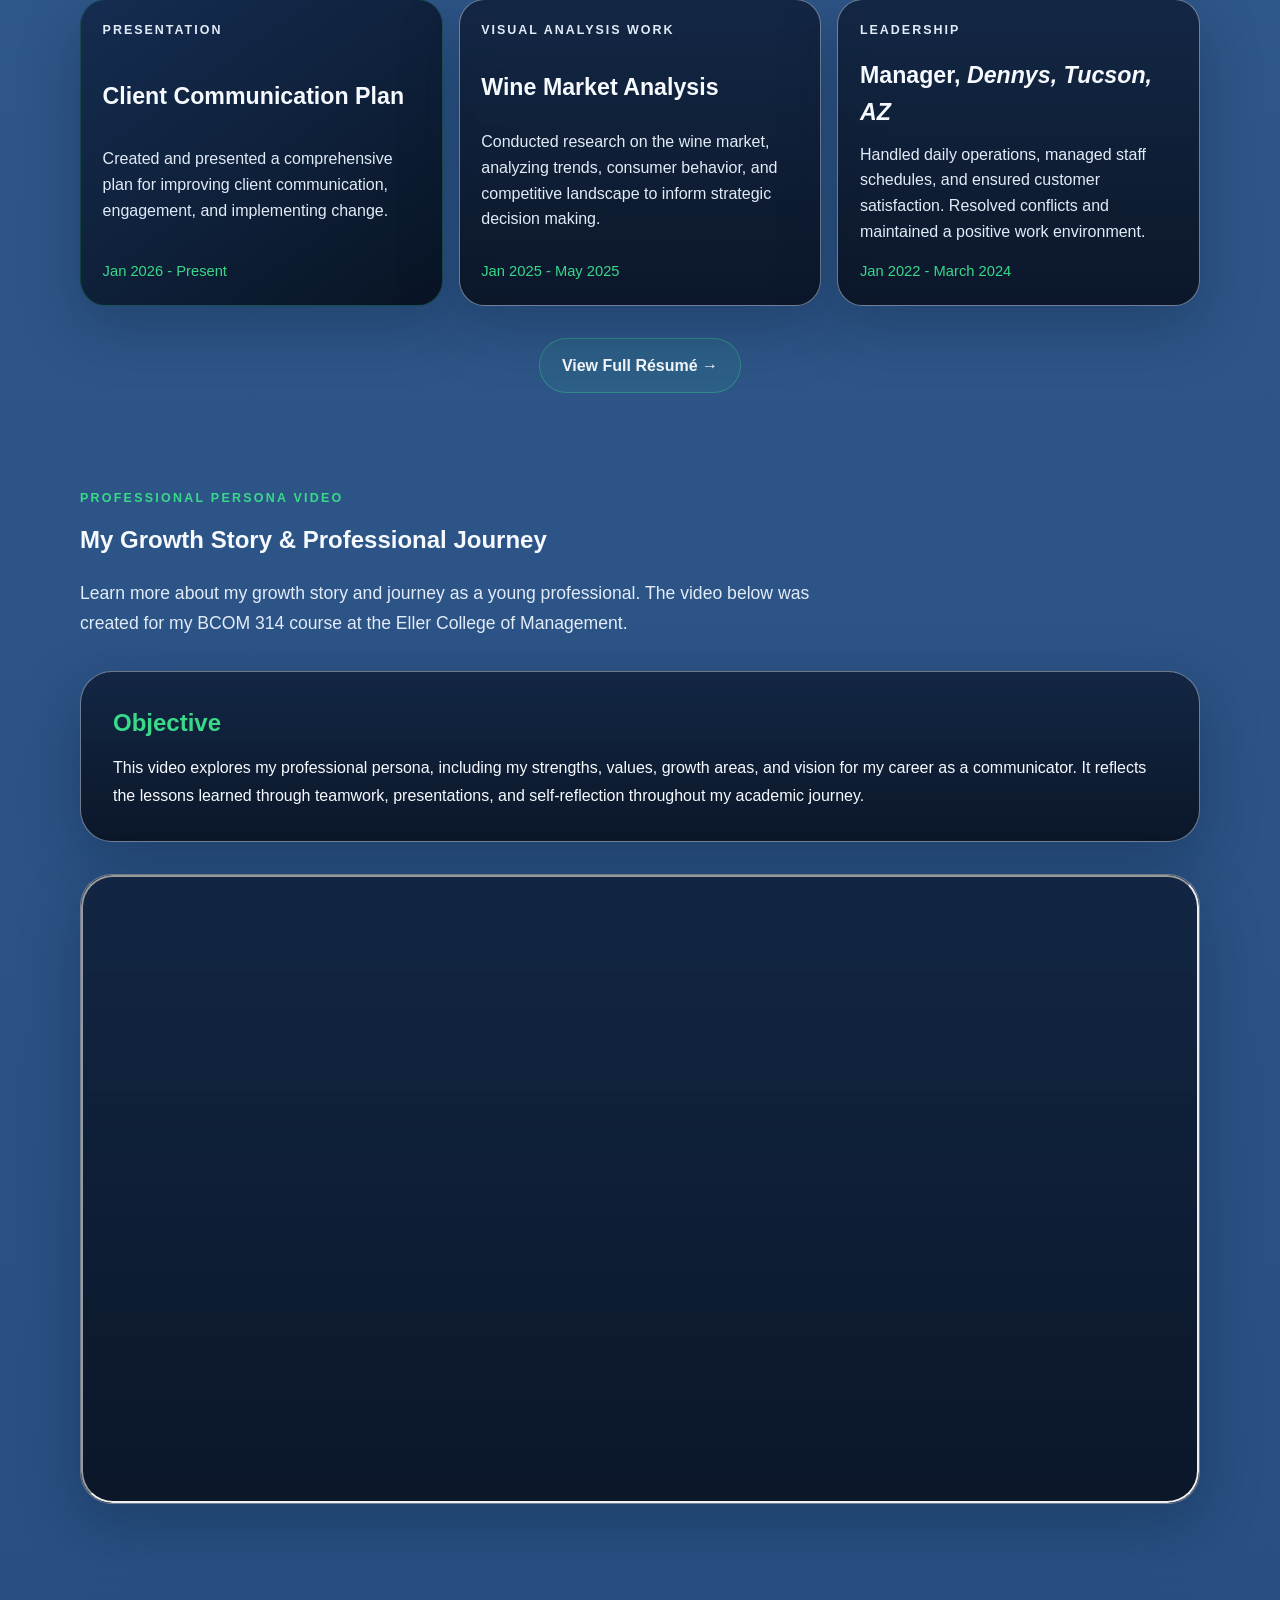
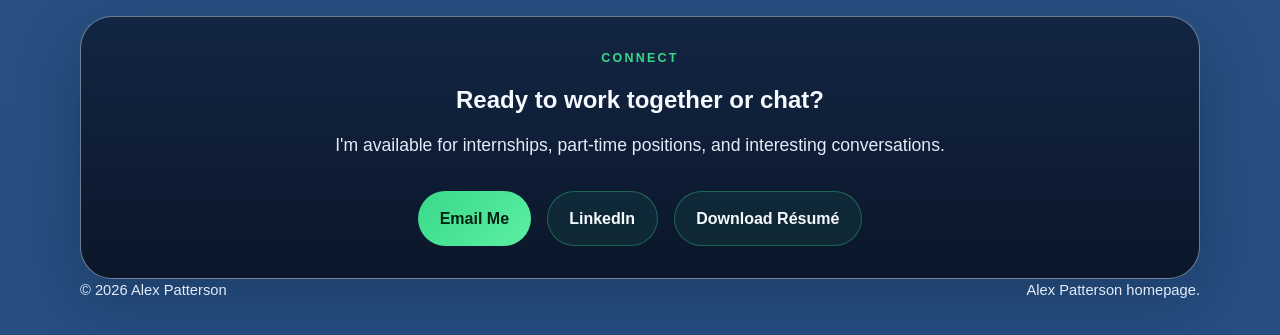
==== commit b2beb996: "Changed page names a little" ====
--- a/index.html
+++ b/index.html
@@ -37,11 +37,11 @@
       <a class="brand" href="index.html">Alex Patterson</a>
       <nav class="site-nav" aria-label="Primary">
         <a href="index.html">Homepage</a>
-        <a href="about.html">About</a>
+        <a href="about.html">About Me</a>
         <a href="resume.html">Résumé</a>
         <a href="projects.html">Projects & Experiences</a>
         <a href="persona-evolution.html">Professional Persona Evolution</a>
-        <a href="index.html#contact">Contact</a>
+        <a href="index.html#contact">Contact Me</a>
       </nav>
     </header>
 
